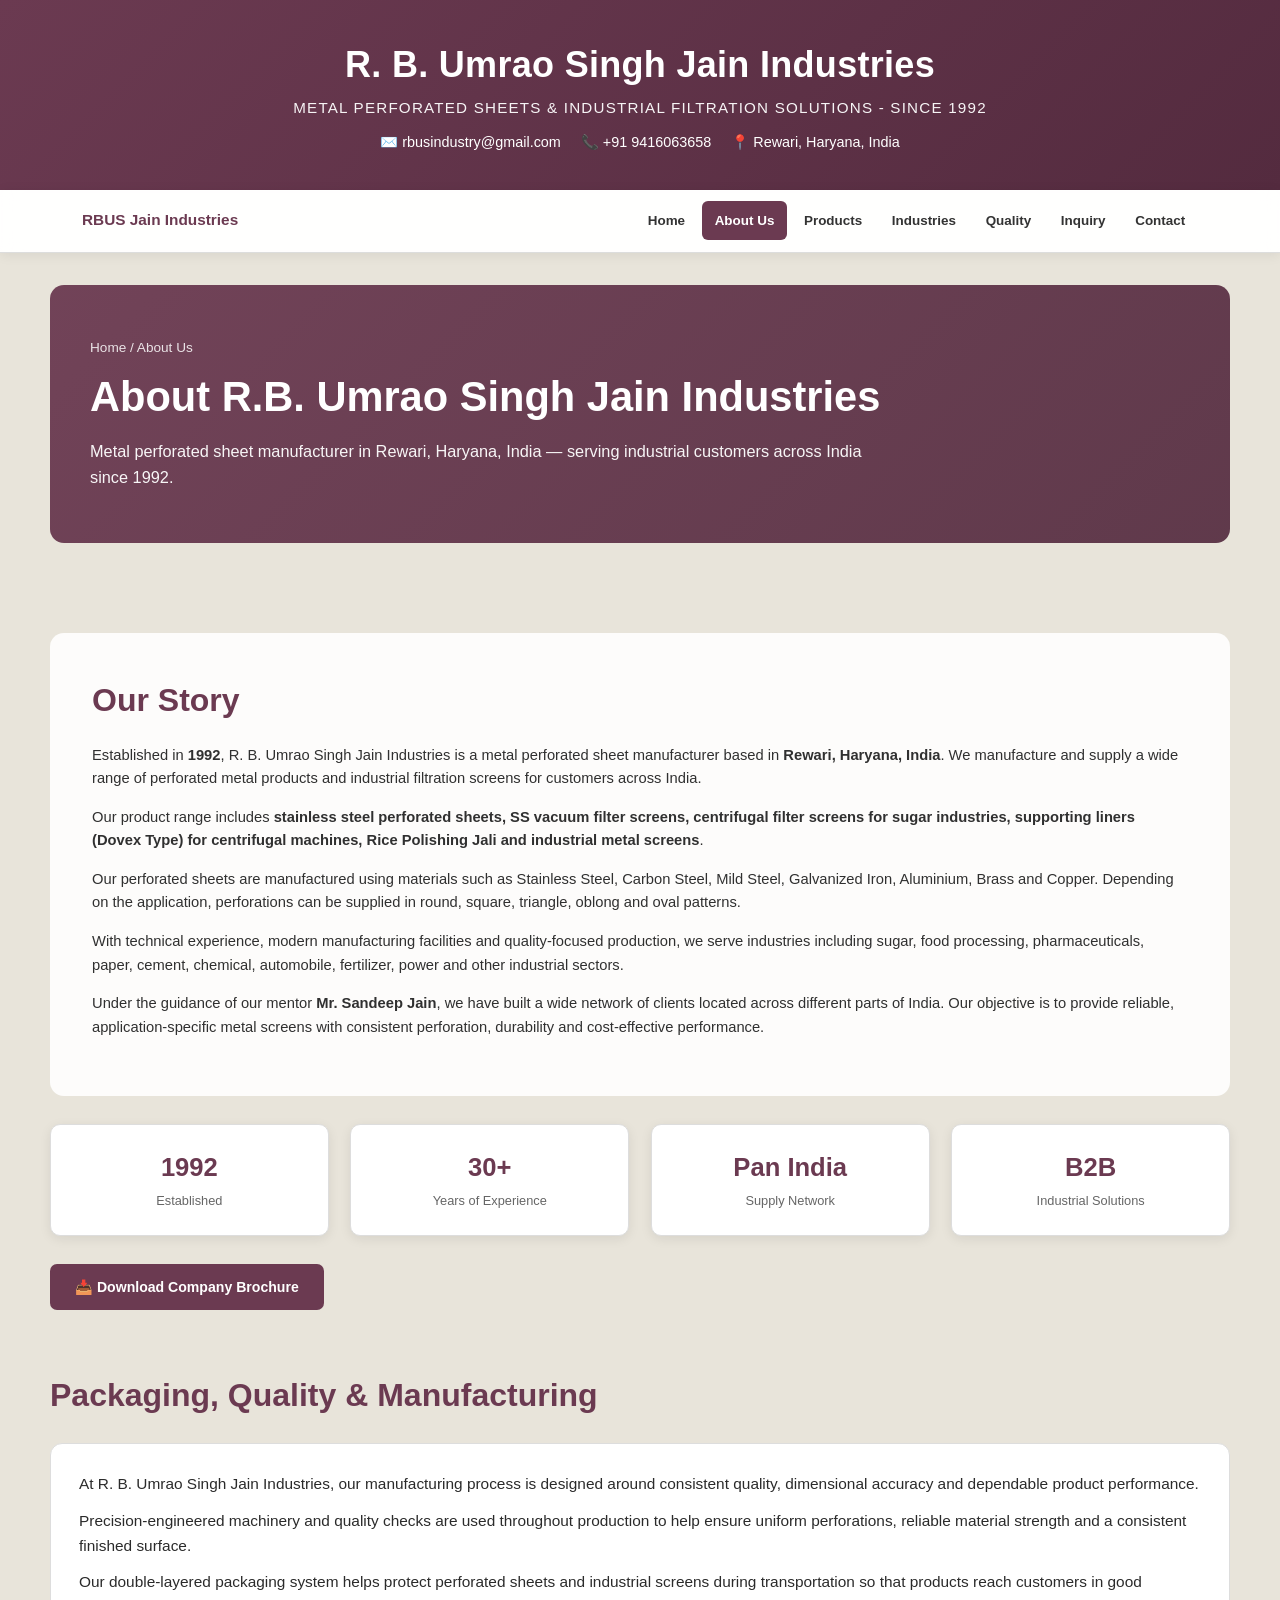
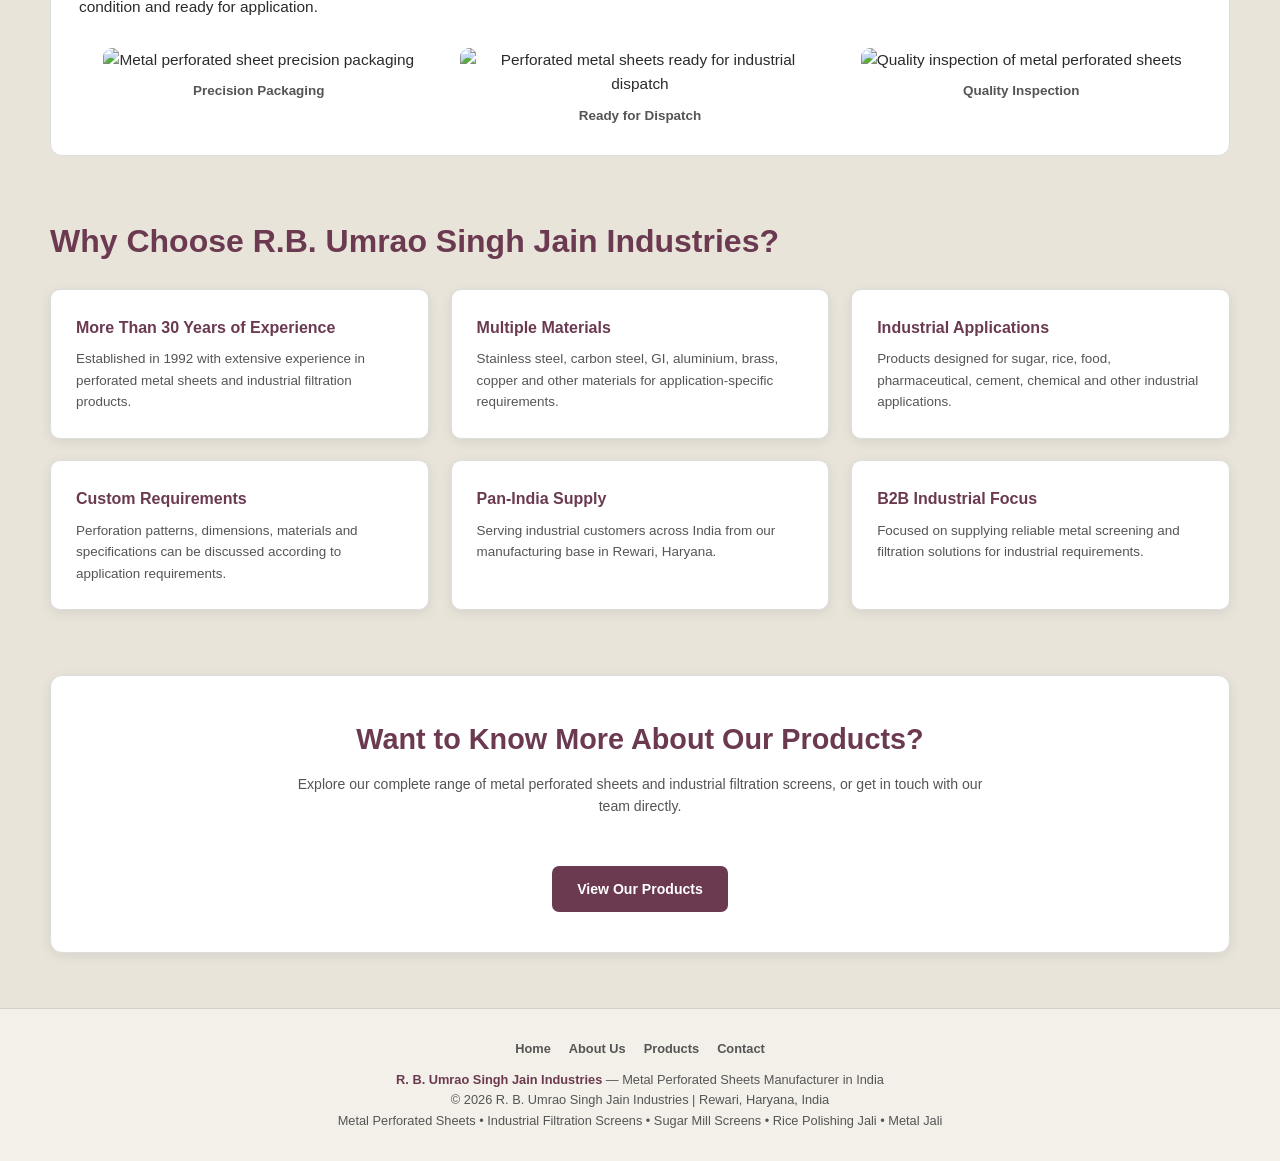
==== about.html @ 7dbfe8bb "Add files via upload" ====
<!DOCTYPE html>
<html lang="en-IN">
<head>

    <!-- =========================================================
         BASIC SEO
    ========================================================== -->

    <meta charset="UTF-8">

    <meta name="viewport"
          content="width=device-width, initial-scale=1.0">

    <title>
        About Us | Metal Perforated Sheet Manufacturer Since 1992 - R.B. Umrao Singh Jain Industries
    </title>

    <meta name="description"
          content="Learn about R.B. Umrao Singh Jain Industries, a metal perforated sheet manufacturer in Rewari, Haryana, India since 1992. Discover our manufacturing process, quality standards and packaging.">

    <meta name="keywords"
          content="R B Umrao Singh Jain Industries about us,
          Perforated sheet manufacturer in India,
          Perforated sheet manufacturer in Haryana,
          Perforated sheet manufacturer in Rewari,
          Metal Perforated Sheets company,
          Sandeep Jain perforated sheets,
          stainless steel perforated sheet manufacturer,
          industrial filtration screens manufacturer,
          B2B perforated metal screen manufacturer,
          Industrial metal screen exporter India">

    <meta name="robots"
          content="index, follow, max-image-preview:large, max-snippet:-1, max-video-preview:-1">

    <meta name="author"
          content="R. B. Umrao Singh Jain Industries">

    <meta name="publisher"
          content="R. B. Umrao Singh Jain Industries">

    <meta name="language"
          content="English">

    <meta name="geo.region"
          content="IN-HR">

    <meta name="geo.placename"
          content="Rewari, Haryana, India">


    <!-- =========================================================
         CANONICAL
    ========================================================== -->

    <link rel="canonical"
          href="https://rbusjainindustry.com/about.html">


    <!-- =========================================================
         OPEN GRAPH
    ========================================================== -->

    <meta property="og:type"
          content="website">

    <meta property="og:title"
          content="About Us | R.B. Umrao Singh Jain Industries">

    <meta property="og:description"
          content="A metal perforated sheet manufacturer in Rewari, Haryana, India since 1992. Learn about our manufacturing process, quality standards and packaging.">

    <meta property="og:url"
          content="https://rbusjainindustry.com/about.html">

    <meta property="og:site_name"
          content="R. B. Umrao Singh Jain Industries">

    <meta property="og:locale"
          content="en_IN">

    <meta property="og:image"
          content="https://rbusjainindustry.com/images/Round%20PS.png">


    <!-- =========================================================
         TWITTER / X
    ========================================================== -->

    <meta name="twitter:card"
          content="summary_large_image">

    <meta name="twitter:title"
          content="About Us | R.B. Umrao Singh Jain Industries">

    <meta name="twitter:description"
          content="A metal perforated sheet manufacturer in Rewari, Haryana, India since 1992.">

    <meta name="twitter:image"
          content="https://rbusjainindustry.com/images/Round%20PS.png">


    <!-- =========================================================
         PERFORMANCE
    ========================================================== -->

    <link rel="preconnect"
          href="https://fonts.googleapis.com">

    <link rel="preconnect"
          href="https://fonts.gstatic.com"
          crossorigin>

    <link rel="stylesheet" href="style.css">


    <!-- =========================================================
         STRUCTURED DATA - ORGANIZATION
    ========================================================== -->

    <script type="application/ld+json">
    {
        "@context": "https://schema.org",
        "@type": "ManufacturingBusiness",
        "@id": "https://rbusjainindustry.com/#business",
        "name": "R. B. Umrao Singh Jain Industries",
        "url": "https://rbusjainindustry.com/",
        "logo": "https://rbusjainindustry.com/images/Round%20PS.png",
        "description": "Manufacturer and supplier of metal perforated sheets, stainless steel perforated sheets, vacuum filter screens, centrifugal filter screens for sugar industries, Rice Polishing Jali, supporting liners and industrial filtration metal screens.",
        "telephone": "+91-9416063658",
        "email": "rbusindustry@gmail.com",
        "foundingDate": "1992",
        "founder": {
            "@type": "Person",
            "name": "Sandeep Jain"
        },
        "address": {
            "@type": "PostalAddress",
            "streetAddress": "Uttam Nagar, Delhi Road",
            "addressLocality": "Rewari",
            "addressRegion": "Haryana",
            "postalCode": "123401",
            "addressCountry": "IN"
        }
    }
    </script>


    <!-- =========================================================
         STRUCTURED DATA - BREADCRUMB
    ========================================================== -->

    <script type="application/ld+json">
    {
        "@context": "https://schema.org",
        "@type": "BreadcrumbList",
        "itemListElement": [
            {
                "@type": "ListItem",
                "position": 1,
                "name": "Home",
                "item": "https://rbusjainindustry.com/"
            },
            {
                "@type": "ListItem",
                "position": 2,
                "name": "About Us",
                "item": "https://rbusjainindustry.com/about.html"
            }
        ]
    }
    </script>

</head>


<body>

    <a href="#main-content" class="skip-link">
        Skip to main content
    </a>


    <!-- =========================================================
         HEADER
    ========================================================== -->

    <header class="site-header">

        <div class="header-inner">

            <h1>
                R. B. Umrao Singh Jain Industries
            </h1>

            <p class="tagline">
                METAL PERFORATED SHEETS &amp; INDUSTRIAL FILTRATION SOLUTIONS - SINCE 1992
            </p>

            <div class="header-contact">

                <a href="mailto:rbusindustry@gmail.com">
                    ✉️ rbusindustry@gmail.com
                </a>

                <a href="tel:+919416063658">
                    📞 +91 9416063658
                </a>

                <span>
                    📍 Rewari, Haryana, India
                </span>

            </div>

        </div>

    </header>


    <!-- =========================================================
         NAVIGATION
    ========================================================== -->

    <nav class="navbar"
         aria-label="Main Navigation">

        <div class="nav-container">

            <a href="index.html"
               class="nav-logo">
                RBUS Jain Industries
            </a>


            <button class="nav-toggle"
                    id="navToggle"
                    aria-label="Open navigation menu"
                    aria-expanded="false"
                    aria-controls="navMenu">

                <span></span>
                <span></span>
                <span></span>

            </button>


            <ul class="nav-menu"
                id="navMenu">

                <li>
                    <a href="index.html">
                        Home
                    </a>
                </li>

                <li>
                    <a href="about.html">
                        About Us
                    </a>
                </li>

                <li>
                    <a href="products.html">
                        Products
                    </a>
                </li>

                <li>
                    <a href="index.html#industries">
                        Industries
                    </a>
                </li>

                <li>
                    <a href="about.html#quality">
                        Quality
                    </a>
                </li>

                <li>
                    <a href="contact.html#inquiry">
                        Inquiry
                    </a>
                </li>

                <li>
                    <a href="contact.html#contact">
                        Contact
                    </a>
                </li>

            </ul>

        </div>

    </nav>


    <!-- =========================================================
         MAIN CONTENT
    ========================================================== -->

    <main id="main-content">

        <div class="container">


            <!-- =====================================================
                 PAGE BANNER
            ====================================================== -->

            <section class="page-banner"
                     aria-labelledby="page-title">

                <span class="breadcrumb">
                    <a href="index.html">Home</a> / About Us
                </span>

                <h2 id="page-title">
                    About R.B. Umrao Singh Jain Industries
                </h2>

                <p>
                    Metal perforated sheet manufacturer in Rewari,
                    Haryana, India — serving industrial customers
                    across India since 1992.
                </p>

            </section>


            <!-- =====================================================
                 ABOUT US
            ====================================================== -->

            <section id="about"
                     class="section"
                     aria-labelledby="about-title">

                <div class="about-section">

                    <div class="about-content">

                        <h2 id="about-title">
                            Our Story
                        </h2>

                        <p>
                            Established in <strong>1992</strong>,
                            R. B. Umrao Singh Jain Industries is a
                            metal perforated sheet manufacturer based in
                            <strong>Rewari, Haryana, India</strong>.
                            We manufacture and supply a wide range of
                            perforated metal products and industrial
                            filtration screens for customers across India.
                        </p>

                        <p>
                            Our product range includes
                            <strong>stainless steel perforated sheets,
                            SS vacuum filter screens,
                            centrifugal filter screens for sugar industries,
                            supporting liners (Dovex Type) for centrifugal
                            machines, Rice Polishing Jali and industrial
                            metal screens</strong>.
                        </p>

                        <p>
                            Our perforated sheets are manufactured using
                            materials such as Stainless Steel,
                            Carbon Steel, Mild Steel, Galvanized Iron,
                            Aluminium, Brass and Copper.
                            Depending on the application, perforations can
                            be supplied in round, square, triangle,
                            oblong and oval patterns.
                        </p>

                        <p>
                            With technical experience, modern manufacturing
                            facilities and quality-focused production,
                            we serve industries including sugar,
                            food processing, pharmaceuticals, paper,
                            cement, chemical, automobile, fertilizer,
                            power and other industrial sectors.
                        </p>

                        <p>
                            Under the guidance of our mentor
                            <strong>Mr. Sandeep Jain</strong>, we have
                            built a wide network of clients located
                            across different parts of India. Our
                            objective is to provide reliable,
                            application-specific metal screens with
                            consistent perforation, durability and
                            cost-effective performance.
                        </p>

                    </div>

                </div>


                <!-- Company Stats -->

                <div class="stats-grid">

                    <div class="stat-card">
                        <span class="stat-number">
                            1992
                        </span>

                        <span class="stat-label">
                            Established
                        </span>
                    </div>

                    <div class="stat-card">
                        <span class="stat-number">
                            30+
                        </span>

                        <span class="stat-label">
                            Years of Experience
                        </span>
                    </div>

                    <div class="stat-card">
                        <span class="stat-number">
                            Pan India
                        </span>

                        <span class="stat-label">
                            Supply Network
                        </span>
                    </div>

                    <div class="stat-card">
                        <span class="stat-number">
                            B2B
                        </span>

                        <span class="stat-label">
                            Industrial Solutions
                        </span>
                    </div>

                </div>


                <a class="btn-download"
                   href="Company_Brochure.pdf"
                   download="R_B_Umrao_Singh_Jain_Industries_Brochure.pdf">

                    📥 Download Company Brochure

                </a>

            </section>


            <!-- =====================================================
                 QUALITY & PACKAGING
            ====================================================== -->

            <section id="quality"
                     class="section"
                     aria-labelledby="quality-title">

                <div class="section-heading">

                    <h2 id="quality-title">
                        Packaging, Quality &amp; Manufacturing
                    </h2>

                </div>


                <div class="packaging-content">

                    <p>
                        At R. B. Umrao Singh Jain Industries, our
                        manufacturing process is designed around
                        consistent quality, dimensional accuracy and
                        dependable product performance.
                    </p>

                    <p style="margin-top:12px;">
                        Precision-engineered machinery and quality checks
                        are used throughout production to help ensure
                        uniform perforations, reliable material strength
                        and a consistent finished surface.
                    </p>

                    <p style="margin-top:12px;">
                        Our double-layered packaging system helps protect
                        perforated sheets and industrial screens during
                        transportation so that products reach customers
                        in good condition and ready for application.
                    </p>


                    <div class="packaging-grid">

                        <figure>

                            <img src="images/Packing1.JPG"
                                 alt="Metal perforated sheet precision packaging"
                                 loading="lazy"
                                 width="600"
                                 height="400">

                            <figcaption>
                                Precision Packaging
                            </figcaption>

                        </figure>


                        <figure>

                            <img src="images/Packing2.jpg"
                                 alt="Perforated metal sheets ready for industrial dispatch"
                                 loading="lazy"
                                 width="600"
                                 height="400">

                            <figcaption>
                                Ready for Dispatch
                            </figcaption>

                        </figure>


                        <figure>

                            <img src="images/Packing3.JPG"
                                 alt="Quality inspection of metal perforated sheets"
                                 loading="lazy"
                                 width="600"
                                 height="400">

                            <figcaption>
                                Quality Inspection
                            </figcaption>

                        </figure>

                    </div>

                </div>

            </section>


            <!-- =====================================================
                 WHY US
            ====================================================== -->

            <section class="section"
                     aria-labelledby="why-title">

                <div class="section-heading">

                    <h2 id="why-title">
                        Why Choose R.B. Umrao Singh Jain Industries?
                    </h2>

                </div>


                <div class="why-grid">

                    <article class="why-card">

                        <h3>
                            More Than 30 Years of Experience
                        </h3>

                        <p>
                            Established in 1992 with extensive experience
                            in perforated metal sheets and industrial
                            filtration products.
                        </p>

                    </article>


                    <article class="why-card">

                        <h3>
                            Multiple Materials
                        </h3>

                        <p>
                            Stainless steel, carbon steel, GI, aluminium,
                            brass, copper and other materials for
                            application-specific requirements.
                        </p>

                    </article>


                    <article class="why-card">

                        <h3>
                            Industrial Applications
                        </h3>

                        <p>
                            Products designed for sugar, rice, food,
                            pharmaceutical, cement, chemical and other
                            industrial applications.
                        </p>

                    </article>


                    <article class="why-card">

                        <h3>
                            Custom Requirements
                        </h3>

                        <p>
                            Perforation patterns, dimensions, materials
                            and specifications can be discussed according
                            to application requirements.
                        </p>

                    </article>


                    <article class="why-card">

                        <h3>
                            Pan-India Supply
                        </h3>

                        <p>
                            Serving industrial customers across India
                            from our manufacturing base in Rewari,
                            Haryana.
                        </p>

                    </article>


                    <article class="why-card">

                        <h3>
                            B2B Industrial Focus
                        </h3>

                        <p>
                            Focused on supplying reliable metal screening
                            and filtration solutions for industrial
                            requirements.
                        </p>

                    </article>

                </div>

            </section>


            <!-- =====================================================
                 FINAL CTA
            ====================================================== -->

            <section class="cta"
                     aria-labelledby="cta-title">

                <h2 id="cta-title">
                    Want to Know More About Our Products?
                </h2>

                <p>
                    Explore our complete range of metal perforated
                    sheets and industrial filtration screens, or get
                    in touch with our team directly.
                </p>

                <a href="products.html"
                   class="btn-download">

                    View Our Products

                </a>

            </section>

        </div>

    </main>


    <!-- =========================================================
         FOOTER
    ========================================================== -->

    <footer>

        <div class="footer-links">
            <a href="index.html">Home</a>
            <a href="about.html">About Us</a>
            <a href="products.html">Products</a>
            <a href="contact.html">Contact</a>
        </div>

        <p>
            <strong>
                R. B. Umrao Singh Jain Industries
            </strong>
            — Metal Perforated Sheets Manufacturer in India
        </p>

        <p>
            © <span id="currentYear">2026</span>
            R. B. Umrao Singh Jain Industries |
            Rewari, Haryana, India
        </p>

        <p>
            Metal Perforated Sheets • Industrial Filtration Screens •
            Sugar Mill Screens • Rice Polishing Jali • Metal Jali
        </p>

    </footer>


    <!-- =========================================================
         JAVASCRIPT
    ========================================================== -->

    <script src="script.js"></script>

</body>
</html>
---- style.css ----
/* =====================================================
           RESET
        ====================================================== */

        *,
        *::before,
        *::after {
            box-sizing: border-box;
            margin: 0;
            padding: 0;
        }


        /* =====================================================
           ROOT
        ====================================================== */

        :root {
            --burgundy: #6b3a51;
            --burgundy-dark: #542b3f;
            --burgundy-light: #805269;

            --cream: #e8e4da;
            --white: #ffffff;
            --black: #161616;
            --text: #2b2b2b;
            --muted: #666666;

            --border: #dddddd;

            --shadow-small: 0 3px 12px rgba(0,0,0,0.08);
            --shadow-medium: 0 8px 25px rgba(0,0,0,0.12);

            --container: 1180px;
        }


        /* =====================================================
           HTML / BODY
        ====================================================== */

        html {
            scroll-behavior: smooth;
            scroll-padding-top: 85px;
        }

        body {
            font-family:
                "Segoe UI",
                Arial,
                Helvetica,
                sans-serif;

            background: var(--cream);
            color: var(--text);

            line-height: 1.7;

            overflow-x: hidden;
        }

        img {
            max-width: 100%;
        }

        a {
            color: inherit;
        }

        button,
        input,
        textarea {
            font: inherit;
        }


        /* =====================================================
           ACCESSIBILITY
        ====================================================== */

        .skip-link {
            position: fixed;
            left: 15px;
            top: -100px;

            background: var(--burgundy);
            color: white;

            padding: 10px 18px;

            border-radius: 0 0 6px 6px;

            z-index: 9999;

            text-decoration: none;
        }

        .skip-link:focus {
            top: 0;
        }


        /* =====================================================
           HEADER
        ====================================================== */

        .site-header {
            background:
                linear-gradient(
                    135deg,
                    var(--burgundy),
                    var(--burgundy-dark)
                );

            color: white;

            padding: 62px 20px 50px;

            text-align: center;
        }

        .header-inner {
            max-width: var(--container);
            margin: auto;
        }

        .site-header h1 {
            font-size: clamp(1.65rem, 4vw, 2.8rem);

            line-height: 1.2;

            font-weight: 800;

            letter-spacing: 0.3px;

            margin-bottom: 14px;
        }

        .site-header .tagline {
            font-size: clamp(0.85rem, 2vw, 1.05rem);

            letter-spacing: 1.5px;

            opacity: 0.95;

            margin-bottom: 12px;
        }

        .header-contact {
            display: flex;

            justify-content: center;

            align-items: center;

            flex-wrap: wrap;

            gap: 8px 22px;

            font-size: 0.95rem;
        }

        .header-contact a {
            text-decoration: none;
        }

        .header-contact a:hover {
            text-decoration: underline;
        }


        /* =====================================================
           NAVIGATION
        ====================================================== */

        .navbar {
            position: sticky;
            top: 0;

            z-index: 1000;

            background: rgba(255,255,255,0.97);

            border-bottom: 1px solid var(--border);

            box-shadow: 0 2px 12px rgba(0,0,0,0.07);

            backdrop-filter: blur(10px);
        }

        .nav-container {
            max-width: var(--container);

            margin: auto;

            min-height: 64px;

            display: flex;

            align-items: center;

            justify-content: space-between;

            padding: 0 20px;
        }

        .nav-logo {
            color: var(--burgundy);

            font-size: 1rem;

            font-weight: 800;

            text-decoration: none;

            white-space: nowrap;
        }

        .nav-menu {
            display: flex;

            align-items: center;

            gap: 4px;

            list-style: none;
        }

        .nav-menu a {
            display: block;

            padding: 9px 13px;

            color: #333;

            text-decoration: none;

            font-size: 0.91rem;

            font-weight: 600;

            border-radius: 6px;

            transition:
                background 0.2s ease,
                color 0.2s ease;
        }

        .nav-menu a:hover,
        .nav-menu a.active {
            color: white;

            background: var(--burgundy);
        }

        .nav-toggle {
            display: none;

            width: 42px;
            height: 40px;

            border: none;

            background: transparent;

            cursor: pointer;

            flex-direction: column;

            align-items: center;

            justify-content: center;

            gap: 5px;
        }

        .nav-toggle span {
            display: block;

            width: 25px;
            height: 2px;

            background: var(--burgundy);

            transition: 0.25s ease;
        }


        /* =====================================================
           CONTAINER
        ====================================================== */

        .container {
            width: min(
                calc(100% - 32px),
                var(--container)
            );

            margin: 0 auto;
        }


        /* =====================================================
           HERO
        ====================================================== */

        .hero {
            margin-top: 32px;

            padding: 55px 40px;

            border-radius: 14px;

            background:
                linear-gradient(
                    135deg,
                    rgba(107,58,81,0.95),
                    rgba(84,43,63,0.92)
                );

            color: white;

            position: relative;

            overflow: hidden;
        }

        .hero::after {
            content: "";

            position: absolute;

            width: 320px;
            height: 320px;

            border: 40px solid rgba(255,255,255,0.06);

            border-radius: 50%;

            right: -90px;
            top: -100px;
        }

        .hero-content {
            position: relative;

            z-index: 2;

            max-width: 850px;
        }

        .hero h2 {
            font-size: clamp(1.8rem, 4vw, 3rem);

            line-height: 1.2;

            margin-bottom: 18px;
        }

        .hero p {
            font-size: 1.05rem;

            max-width: 820px;

            opacity: 0.95;

            margin-bottom: 25px;
        }

        .hero-buttons {
            display: flex;

            gap: 12px;

            flex-wrap: wrap;
        }

        .hero-btn {
            display: inline-block;

            padding: 12px 22px;

            border-radius: 7px;

            text-decoration: none;

            font-weight: 700;

            transition: 0.2s ease;
        }

        .hero-btn.primary {
            background: white;

            color: var(--burgundy);
        }

        .hero-btn.secondary {
            border: 1px solid rgba(255,255,255,0.7);

            color: white;
        }

        .hero-btn:hover {
            transform: translateY(-2px);
        }


        /* =====================================================
           SECTIONS
        ====================================================== */

        section {
            scroll-margin-top: 85px;
        }

        .section {
            padding: 55px 0 10px;
        }

        .section-heading {
            margin-bottom: 25px;
        }

        .section-heading h2 {
            color: var(--burgundy);

            font-size: clamp(1.55rem, 3vw, 2.1rem);

            line-height: 1.25;

            margin-bottom: 8px;
        }

        .section-heading p {
            color: var(--muted);

            max-width: 850px;
        }


        /* =====================================================
           ABOUT
        ====================================================== */

        .about-section {
            position: relative;

            margin-top: 35px;

            border-radius: 14px;

            overflow: hidden;

            background-image: url("about_bg.JPG");

            background-size: cover;

            background-position: center;
        }

        .about-section::before {
            content: "";

            position: absolute;

            inset: 0;

            background: rgba(255,255,255,0.9);
        }

        .about-content {
            position: relative;

            z-index: 2;

            padding: 42px;
        }

        .about-content h2 {
            color: var(--burgundy);

            font-size: 2rem;

            margin-bottom: 18px;
        }

        .about-content p {
            color: #303030;

            margin-bottom: 15px;
        }


        /* =====================================================
           STATS
        ====================================================== */

        .stats-grid {
            display: grid;

            grid-template-columns:
                repeat(4, 1fr);

            gap: 16px;

            margin-top: 25px;
        }

        .stat-card {
            background: white;

            padding: 22px;

            text-align: center;

            border-radius: 10px;

            border: 1px solid var(--border);

            box-shadow: var(--shadow-small);
        }

        .stat-number {
            display: block;

            color: var(--burgundy);

            font-size: 1.7rem;

            font-weight: 800;
        }

        .stat-label {
            font-size: 0.9rem;

            color: var(--muted);
        }


        /* =====================================================
           BUTTON
        ====================================================== */

        .btn-download {
            display: inline-block;

            margin-top: 28px;

            background: var(--burgundy);

            color: white;

            padding: 12px 25px;

            border-radius: 7px;

            font-weight: 700;

            text-decoration: none;

            transition: 0.2s ease;
        }

        .btn-download:hover {
            background: var(--burgundy-dark);

            transform: translateY(-2px);
        }


        /* =====================================================
           PRODUCTS
        ====================================================== */

        .product-grid {
            display: grid;

            grid-template-columns:
                repeat(4, 1fr);

            gap: 22px;

            margin-top: 25px;
        }

        .product-card {
            background: white;

            border: 1px solid var(--border);

            border-radius: 12px;

            overflow: hidden;

            box-shadow: var(--shadow-small);

            transition:
                transform 0.25s ease,
                box-shadow 0.25s ease;
        }

        .product-card:hover {
            transform: translateY(-5px);

            box-shadow: var(--shadow-medium);
        }

        .product-card img {
            width: 100%;

            height: 215px;

            object-fit: cover;

            display: block;
        }

        .product-info {
            padding: 18px;
        }

        .product-title {
            color: var(--burgundy);

            font-size: 1.05rem;

            font-weight: 800;

            line-height: 1.4;

            margin-bottom: 10px;
        }

        .product-desc {
            font-size: 0.91rem;

            color: #444;

            line-height: 1.65;
        }

        .product-desc strong {
            color: #222;
        }


        /* =====================================================
           PRODUCT SEO LIST
        ====================================================== */

        .material-section {
            margin-top: 28px;

            padding: 28px;

            background: white;

            border-radius: 12px;

            border: 1px solid var(--border);
        }

        .material-section h3 {
            color: var(--burgundy);

            margin-bottom: 14px;
        }

        .material-list {
            display: grid;

            grid-template-columns:
                repeat(2, 1fr);

            gap: 9px 30px;

            padding-left: 20px;
        }


        /* =====================================================
           APPLICATIONS
        ====================================================== */

        .applications-grid {
            display: grid;

            grid-template-columns:
                1.5fr 1fr;

            gap: 35px;

            align-items: start;
        }

        .applications-grid p {
            margin-bottom: 12px;
        }

        .applications-grid ul {
            padding-left: 22px;
        }

        .applications-grid li {
            margin-bottom: 7px;

            font-size: 0.96rem;
        }

        .applications-grid img {
            width: 100%;

            border-radius: 12px;

            box-shadow: var(--shadow-medium);
        }


        /* =====================================================
           INDUSTRY GRID
        ====================================================== */

        .industry-grid {
            display: grid;

            grid-template-columns:
                repeat(3, 1fr);

            gap: 16px;

            margin-top: 28px;
        }

        .industry-card {
            background: white;

            padding: 20px;

            border-left: 4px solid var(--burgundy);

            border-radius: 8px;

            box-shadow: var(--shadow-small);
        }

        .industry-card h3 {
            color: var(--burgundy);

            font-size: 1rem;

            margin-bottom: 5px;
        }

        .industry-card p {
            color: #555;

            font-size: 0.9rem;
        }


        /* =====================================================
           PACKAGING
        ====================================================== */

        .packaging-content {
            background: white;

            padding: 28px;

            border-radius: 12px;

            border: 1px solid var(--border);
        }

        .packaging-grid {
            display: grid;

            grid-template-columns:
                repeat(3, 1fr);

            gap: 20px;

            margin-top: 25px;
        }

        .packaging-grid figure {
            margin: 0;

            text-align: center;
        }

        .packaging-grid img {
            width: 100%;

            height: 220px;

            object-fit: cover;

            border-radius: 9px;
        }

        .packaging-grid figcaption {
            margin-top: 8px;

            color: #555;

            font-size: 0.9rem;

            font-weight: 600;
        }


        /* =====================================================
           WHY US
        ====================================================== */

        .why-grid {
            display: grid;

            grid-template-columns:
                repeat(3, 1fr);

            gap: 20px;

            margin-top: 25px;
        }

        .why-card {
            background: white;

            padding: 25px;

            border-radius: 10px;

            border: 1px solid var(--border);

            box-shadow: var(--shadow-small);
        }

        .why-card h3 {
            color: var(--burgundy);

            margin-bottom: 8px;

            font-size: 1.05rem;
        }

        .why-card p {
            color: #555;

            font-size: 0.92rem;
        }


        /* =====================================================
           INQUIRY
        ====================================================== */

        .form-wrapper {
            height: 700px;

            overflow: hidden;

            border: 1px solid #ccc;

            border-radius: 10px;

            background: white;

            box-shadow: var(--shadow-small);
        }

        .form-wrapper iframe {
            width: 100%;

            height: 100%;

            border: none;

            display: block;
        }


        /* =====================================================
           CONTACT
        ====================================================== */

        .contact-box {
            margin-top: 25px;

            background:
                linear-gradient(
                    135deg,
                    var(--burgundy),
                    var(--burgundy-dark)
                );

            color: white;

            padding: 30px;

            border-radius: 12px;

            display: grid;

            grid-template-columns:
                repeat(3, 1fr);

            gap: 20px;
        }

        .contact-item strong {
            display: block;

            margin-bottom: 4px;

            font-size: 0.88rem;

            opacity: 0.8;
        }

        .contact-item a {
            text-decoration: none;
        }

        .contact-item a:hover {
            text-decoration: underline;
        }


        /* =====================================================
           CTA
        ====================================================== */

        .cta {
            margin: 55px 0 20px;

            padding: 40px;

            text-align: center;

            border-radius: 12px;

            background: white;

            border: 1px solid var(--border);

            box-shadow: var(--shadow-small);
        }

        .cta h2 {
            color: var(--burgundy);

            margin-bottom: 10px;
        }

        .cta p {
            max-width: 700px;

            margin: 0 auto 20px;

            color: #555;
        }


        /* =====================================================
           FOOTER
        ====================================================== */

        footer {
            margin-top: 55px;

            padding: 30px 20px;

            text-align: center;

            background: #f3f0e9;

            color: #555;

            font-size: 0.88rem;

            border-top: 1px solid #d5d1c8;
        }

        footer strong {
            color: var(--burgundy);
        }


        /* =====================================================
           RESPONSIVE - TABLET
        ====================================================== */

        @media (max-width: 1000px) {

            .product-grid {
                grid-template-columns:
                    repeat(2, 1fr);
            }

            .stats-grid {
                grid-template-columns:
                    repeat(2, 1fr);
            }

            .industry-grid {
                grid-template-columns:
                    repeat(2, 1fr);
            }

            .why-grid {
                grid-template-columns:
                    repeat(2, 1fr);
            }

            .contact-box {
                grid-template-columns:
                    1fr 1fr;
            }

        }


        /* =====================================================
           RESPONSIVE - MOBILE NAV
        ====================================================== */

        @media (max-width: 780px) {

            .nav-container {
                min-height: 58px;
            }

            .nav-toggle {
                display: flex;
            }

            .nav-menu {
                position: absolute;

                top: 58px;

                left: 0;

                width: 100%;

                background: white;

                border-top: 1px solid var(--border);

                box-shadow: 0 8px 18px rgba(0,0,0,0.10);

                flex-direction: column;

                align-items: stretch;

                gap: 0;

                padding: 8px 15px;

                display: none;
            }

            .nav-menu.open {
                display: flex;
            }

            .nav-menu a {
                padding: 12px 14px;

                border-bottom: 1px solid #eeeeee;

                border-radius: 0;
            }

            .nav-menu a:last-child {
                border-bottom: none;
            }

            .nav-toggle.active span:nth-child(1) {
                transform:
                    translateY(7px)
                    rotate(45deg);
            }

            .nav-toggle.active span:nth-child(2) {
                opacity: 0;
            }

            .nav-toggle.active span:nth-child(3) {
                transform:
                    translateY(-7px)
                    rotate(-45deg);
            }

            .hero {
                padding: 38px 25px;
            }

            .applications-grid {
                grid-template-columns: 1fr;
            }

            .applications-grid img {
                order: -1;
            }

            .packaging-grid {
                grid-template-columns: 1fr;
            }

        }


        /* =====================================================
           RESPONSIVE - SMALL MOBILE
        ====================================================== */

        @media (max-width: 600px) {

            .site-header {
                padding: 42px 16px 35px;
            }

            .header-contact {
                flex-direction: column;

                gap: 5px;
            }

            .container {
                width:
                    calc(100% - 24px);
            }

            .hero {
                margin-top: 20px;

                padding: 32px 20px;
            }

            .hero h2 {
                font-size: 1.75rem;
            }

            .hero p {
                font-size: 0.94rem;
            }

            .hero-buttons {
                flex-direction: column;

                align-items: stretch;
            }

            .hero-btn {
                text-align: center;
            }

            .section {
                padding-top: 40px;
            }

            .about-content {
                padding: 27px 20px;
            }

            .about-content h2 {
                font-size: 1.55rem;
            }

            .stats-grid,
            .product-grid,
            .industry-grid,
            .why-grid,
            .contact-box {
                grid-template-columns: 1fr;
            }

            .material-list {
                grid-template-columns: 1fr;
            }

            .product-card img {
                height: auto;
                aspect-ratio: 4 / 3;
            }

            .form-wrapper {
                height: 650px;
            }

            .cta {
                padding: 30px 20px;
            }

        }



        /* =====================================================
           FLUID / RESPONSIVE SIZING
           Keeps the existing design and colors, but makes
           spacing, typography and component sizes scale smoothly.
        ====================================================== */

        :root {
            --container: 1180px;
            --page-gutter: clamp(12px, 2.5vw, 32px);
            --section-space: clamp(32px, 5vw, 55px);
            --card-padding: clamp(16px, 2.2vw, 25px);
        }

        body {
            font-size: clamp(0.88rem, 0.18vw + 0.82rem, 1rem);
            line-height: 1.6;
        }

        .site-header {
            padding:
                clamp(28px, 4vw, 44px)
                var(--page-gutter)
                clamp(22px, 3vw, 36px);
        }

        .site-header h1 {
            font-size: clamp(1.3rem, 3vw, 2.25rem);
            line-height: 1.15;
            margin-bottom: clamp(8px, 1.2vw, 12px);
        }

        .site-header .tagline {
            font-size: clamp(0.68rem, 1.35vw, 0.95rem);
            line-height: 1.4;
            letter-spacing: clamp(0.4px, 0.12vw, 1.2px);
            margin-bottom: clamp(8px, 1vw, 12px);
        }

        .header-contact {
            gap: clamp(4px, 0.7vw, 8px) clamp(10px, 1.8vw, 20px);
            font-size: clamp(0.72rem, 1.2vw, 0.9rem);
        }

        .nav-container {
            min-height: clamp(50px, 5vw, 62px);
            padding: 0 var(--page-gutter);
        }

        .nav-logo {
            font-size: clamp(0.78rem, 1.2vw, 0.98rem);
        }

        .nav-menu {
            gap: clamp(1px, 0.35vw, 4px);
        }

        .nav-menu a {
            padding: clamp(7px, 0.8vw, 9px) clamp(8px, 1vw, 13px);
            font-size: clamp(0.72rem, 1.05vw, 0.9rem);
        }

        .container {
            width: min(
                calc(100% - clamp(20px, 4vw, 64px)),
                var(--container)
            );
        }

        .hero {
            margin-top: clamp(18px, 2.5vw, 32px);
            padding:
                clamp(30px, 4.5vw, 52px)
                clamp(20px, 4vw, 40px);
            border-radius: clamp(10px, 1.1vw, 14px);
        }

        .hero::after {
            width: clamp(180px, 25vw, 320px);
            height: clamp(180px, 25vw, 320px);
            border-width: clamp(20px, 3vw, 40px);
            right: clamp(-90px, -7vw, -45px);
            top: clamp(-100px, -8vw, -45px);
        }

        .hero h2 {
            font-size: clamp(1.45rem, 3.4vw, 2.8rem);
            margin-bottom: clamp(12px, 1.5vw, 18px);
        }

        .hero p {
            font-size: clamp(0.86rem, 1.35vw, 1.02rem);
            margin-bottom: clamp(18px, 2vw, 25px);
        }

        .hero-buttons {
            gap: clamp(8px, 1vw, 12px);
        }

        .hero-btn {
            padding:
                clamp(9px, 1vw, 12px)
                clamp(15px, 1.8vw, 22px);
            font-size: clamp(0.8rem, 1.1vw, 0.95rem);
        }

        section {
            scroll-margin-top: clamp(60px, 7vw, 85px);
        }

        .section {
            padding: var(--section-space) 0 clamp(6px, 1vw, 10px);
        }

        .section-heading {
            margin-bottom: clamp(18px, 2.2vw, 25px);
        }

        .section-heading h2 {
            font-size: clamp(1.25rem, 2.5vw, 2.05rem);
        }

        .section-heading p {
            font-size: clamp(0.84rem, 1.15vw, 0.98rem);
        }

        .about-section {
            margin-top: clamp(20px, 3vw, 35px);
            border-radius: clamp(10px, 1.1vw, 14px);
        }

        .about-content {
            padding: clamp(22px, 3.5vw, 42px);
        }

        .about-content h2 {
            font-size: clamp(1.3rem, 2.5vw, 2rem);
            margin-bottom: clamp(12px, 1.5vw, 18px);
        }

        .about-content p {
            font-size: clamp(0.84rem, 1.15vw, 0.98rem);
            margin-bottom: clamp(10px, 1.2vw, 15px);
        }

        .stats-grid,
        .product-grid,
        .industry-grid,
        .packaging-grid,
        .why-grid {
            gap: clamp(10px, 1.7vw, 22px);
            margin-top: clamp(18px, 2.2vw, 28px);
        }

        .stat-card {
            padding: clamp(14px, 1.8vw, 22px);
            border-radius: clamp(8px, 0.9vw, 10px);
        }

        .stat-number {
            font-size: clamp(1.25rem, 2vw, 1.7rem);
        }

        .stat-label {
            font-size: clamp(0.75rem, 1vw, 0.9rem);
        }

        .btn-download {
            margin-top: clamp(18px, 2.2vw, 28px);
            padding:
                clamp(9px, 1vw, 12px)
                clamp(16px, 2vw, 25px);
            font-size: clamp(0.8rem, 1.1vw, 0.95rem);
        }

        .product-card {
            border-radius: clamp(9px, 1vw, 12px);
        }

        .product-card img {
            height: auto;
            aspect-ratio: 3 / 2;
            object-fit: cover;
        }

        .product-info {
            padding: clamp(14px, 1.6vw, 18px);
        }

        .product-title {
            font-size: clamp(0.9rem, 1.3vw, 1.05rem);
            margin-bottom: clamp(7px, 0.9vw, 10px);
        }

        .product-desc {
            font-size: clamp(0.78rem, 1.05vw, 0.91rem);
            line-height: 1.55;
        }

        .material-section,
        .packaging-content {
            margin-top: clamp(18px, 2.4vw, 28px);
            padding: clamp(18px, 2.5vw, 28px);
            border-radius: clamp(9px, 1vw, 12px);
        }

        .material-section h3 {
            font-size: clamp(1rem, 1.4vw, 1.2rem);
        }

        .material-list {
            gap: clamp(7px, 0.8vw, 9px) clamp(18px, 2.5vw, 30px);
            padding-left: clamp(16px, 1.7vw, 20px);
            font-size: clamp(0.8rem, 1.1vw, 0.95rem);
        }

        .applications-grid {
            gap: clamp(20px, 3vw, 35px);
        }

        .applications-grid p,
        .applications-grid li {
            font-size: clamp(0.82rem, 1.12vw, 0.96rem);
        }

        .applications-grid ul {
            padding-left: clamp(18px, 2vw, 22px);
        }

        .applications-grid li {
            margin-bottom: clamp(5px, 0.7vw, 7px);
        }

        .industry-card {
            padding: clamp(15px, 1.8vw, 20px);
        }

        .industry-card h3 {
            font-size: clamp(0.88rem, 1.2vw, 1rem);
        }

        .industry-card p {
            font-size: clamp(0.78rem, 1.05vw, 0.9rem);
        }

        .packaging-grid img {
            height: auto;
            aspect-ratio: 3 / 2;
        }

        .packaging-grid figcaption {
            font-size: clamp(0.78rem, 1.05vw, 0.9rem);
        }

        .why-card {
            padding: clamp(17px, 2vw, 25px);
        }

        .why-card h3 {
            font-size: clamp(0.9rem, 1.25vw, 1.05rem);
        }

        .why-card p {
            font-size: clamp(0.8rem, 1.05vw, 0.92rem);
        }

        .form-wrapper {
            height: clamp(520px, 58vw, 700px);
        }

        .contact-box {
            padding: clamp(20px, 2.5vw, 30px);
            gap: clamp(14px, 2vw, 20px);
        }

        .contact-item {
            font-size: clamp(0.8rem, 1.1vw, 0.95rem);
        }

        .contact-item strong {
            font-size: clamp(0.75rem, 1vw, 0.88rem);
        }

        .cta {
            margin: clamp(35px, 5vw, 55px) 0 clamp(14px, 2vw, 20px);
            padding: clamp(24px, 3.5vw, 40px);
        }

        .cta h2 {
            font-size: clamp(1.2rem, 2.3vw, 1.8rem);
        }

        .cta p {
            font-size: clamp(0.82rem, 1.1vw, 0.95rem);
        }

        footer {
            margin-top: clamp(35px, 5vw, 55px);
            padding: clamp(22px, 2.5vw, 30px) var(--page-gutter);
            font-size: clamp(0.72rem, 1vw, 0.88rem);
        }

        /* Intermediate widths: prevent desktop grids from feeling oversized. */
        @media (max-width: 900px) {
            .product-grid,
            .stats-grid,
            .industry-grid,
            .why-grid {
                grid-template-columns: repeat(2, minmax(0, 1fr));
            }

            .packaging-grid {
                grid-template-columns: repeat(2, minmax(0, 1fr));
            }

            .contact-box {
                grid-template-columns: repeat(2, minmax(0, 1fr));
            }
        }

        @media (max-width: 680px) {
            .site-header {
                padding:
                    clamp(22px, 6vw, 30px)
                    14px
                    clamp(18px, 5vw, 25px);
            }

            .header-contact {
                flex-direction: column;
                gap: 3px;
            }

            .nav-container {
                min-height: 52px;
            }

            .nav-menu {
                top: 52px;
            }

            .container {
                width: calc(100% - 20px);
            }

            .hero {
                padding: clamp(24px, 7vw, 32px) clamp(16px, 5vw, 22px);
            }

            .hero-buttons {
                flex-direction: column;
                align-items: stretch;
            }

            .hero-btn {
                text-align: center;
                width: 100%;
            }

            .applications-grid,
            .packaging-grid,
            .stats-grid,
            .product-grid,
            .industry-grid,
            .why-grid,
            .contact-box {
                grid-template-columns: 1fr;
            }

            .material-list {
                grid-template-columns: 1fr;
            }

            .about-content {
                padding: clamp(20px, 6vw, 28px) clamp(16px, 5vw, 22px);
            }

            .form-wrapper {
                height: 620px;
            }
        }

        @media (max-width: 420px) {
            .site-header h1 {
                font-size: clamp(1.15rem, 7vw, 1.45rem);
            }

            .site-header .tagline {
                font-size: 0.64rem;
                letter-spacing: 0.25px;
            }

            .header-contact {
                font-size: 0.7rem;
            }

            .nav-logo {
                font-size: 0.75rem;
            }

            .nav-toggle {
                width: 38px;
                height: 36px;
            }

            .nav-toggle span {
                width: 22px;
            }

            .hero h2 {
                font-size: clamp(1.3rem, 7vw, 1.6rem);
            }

            .section-heading h2 {
                font-size: clamp(1.18rem, 6vw, 1.45rem);
            }

            .product-card img,
            .packaging-grid img {
                aspect-ratio: 4 / 3;
            }

            .form-wrapper {
                height: 590px;
            }
        }

        /* =====================================================
           REDUCED MOTION
        ====================================================== */

        @media (prefers-reduced-motion: reduce) {

            html {
                scroll-behavior: auto;
            }

            *,
            *::before,
            *::after {
                transition: none !important;
            }

        }



/* =====================================================
   PAGE BANNER (About / Products / Contact sub-pages)
   Reuses the same fluid sizing approach as .hero so the
   responsive behaviour matches the rest of the site.
====================================================== */

.page-banner {
    margin-top: clamp(18px, 2.5vw, 32px);
    padding: clamp(30px, 4.5vw, 52px) clamp(20px, 4vw, 40px);
    border-radius: clamp(10px, 1.1vw, 14px);

    background:
        linear-gradient(
            135deg,
            rgba(107,58,81,0.95),
            rgba(84,43,63,0.92)
        );

    color: white;
}

.page-banner h2 {
    font-size: clamp(1.45rem, 3.4vw, 2.6rem);
    line-height: 1.2;
    margin-bottom: clamp(10px, 1.3vw, 16px);
}

.page-banner p {
    font-size: clamp(0.86rem, 1.35vw, 1.02rem);
    max-width: 780px;
    opacity: 0.95;
}

.page-banner .breadcrumb {
    display: block;
    margin-bottom: clamp(10px, 1.3vw, 14px);
    font-size: clamp(0.75rem, 1.1vw, 0.85rem);
    opacity: 0.85;
}

.page-banner .breadcrumb a {
    text-decoration: none;
    color: white;
}

.page-banner .breadcrumb a:hover {
    text-decoration: underline;
}


/* =====================================================
   FOOTER SITE LINKS (internal navigation for SEO + UX)
====================================================== */

.footer-links {
    display: flex;
    justify-content: center;
    flex-wrap: wrap;
    gap: 6px 18px;
    margin-bottom: 10px;
}

.footer-links a {
    text-decoration: none;
    font-weight: 600;
}

.footer-links a:hover {
    text-decoration: underline;
}


/* =====================================================
   TEASER "VIEW MORE" LINK (used on homepage cards)
====================================================== */

.teaser-more {
    display: inline-block;
    margin-top: 22px;
    color: var(--burgundy);
    font-weight: 700;
    text-decoration: none;
}

.teaser-more:hover {
    text-decoration: underline;
}
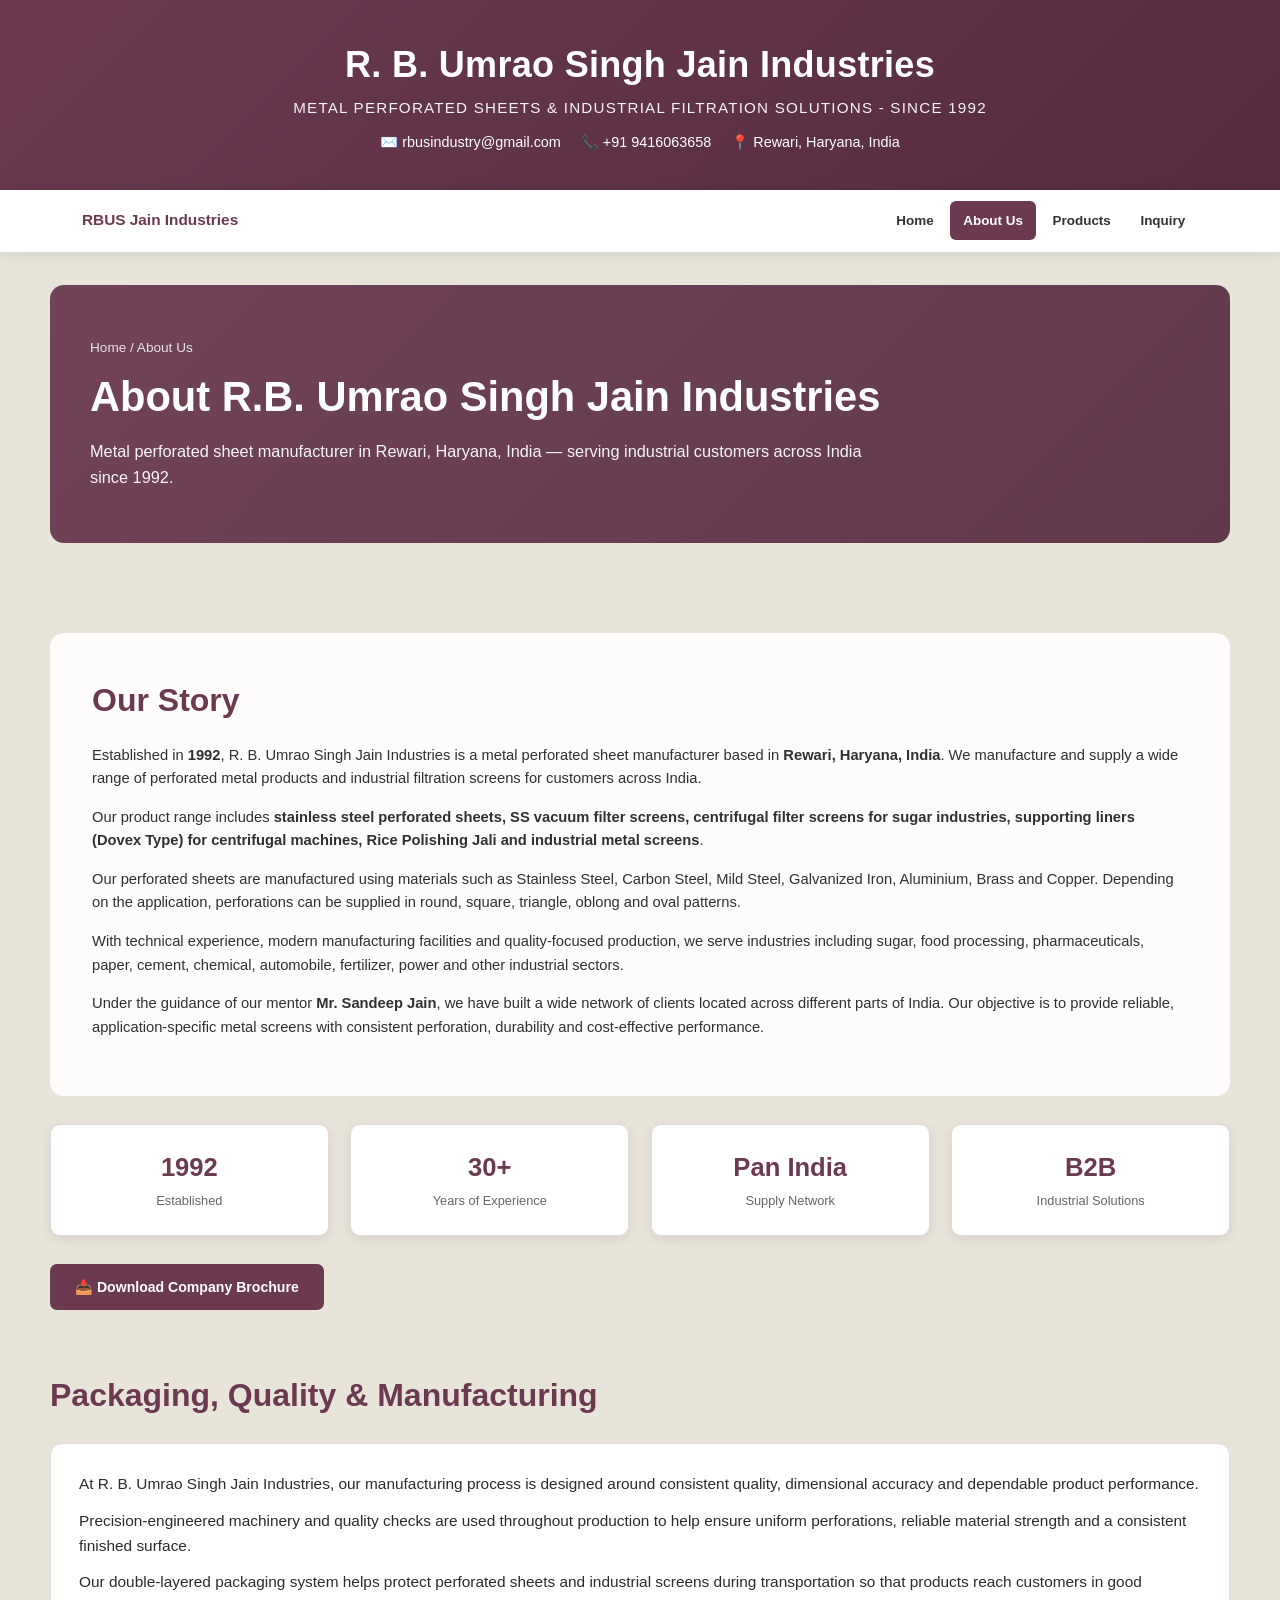
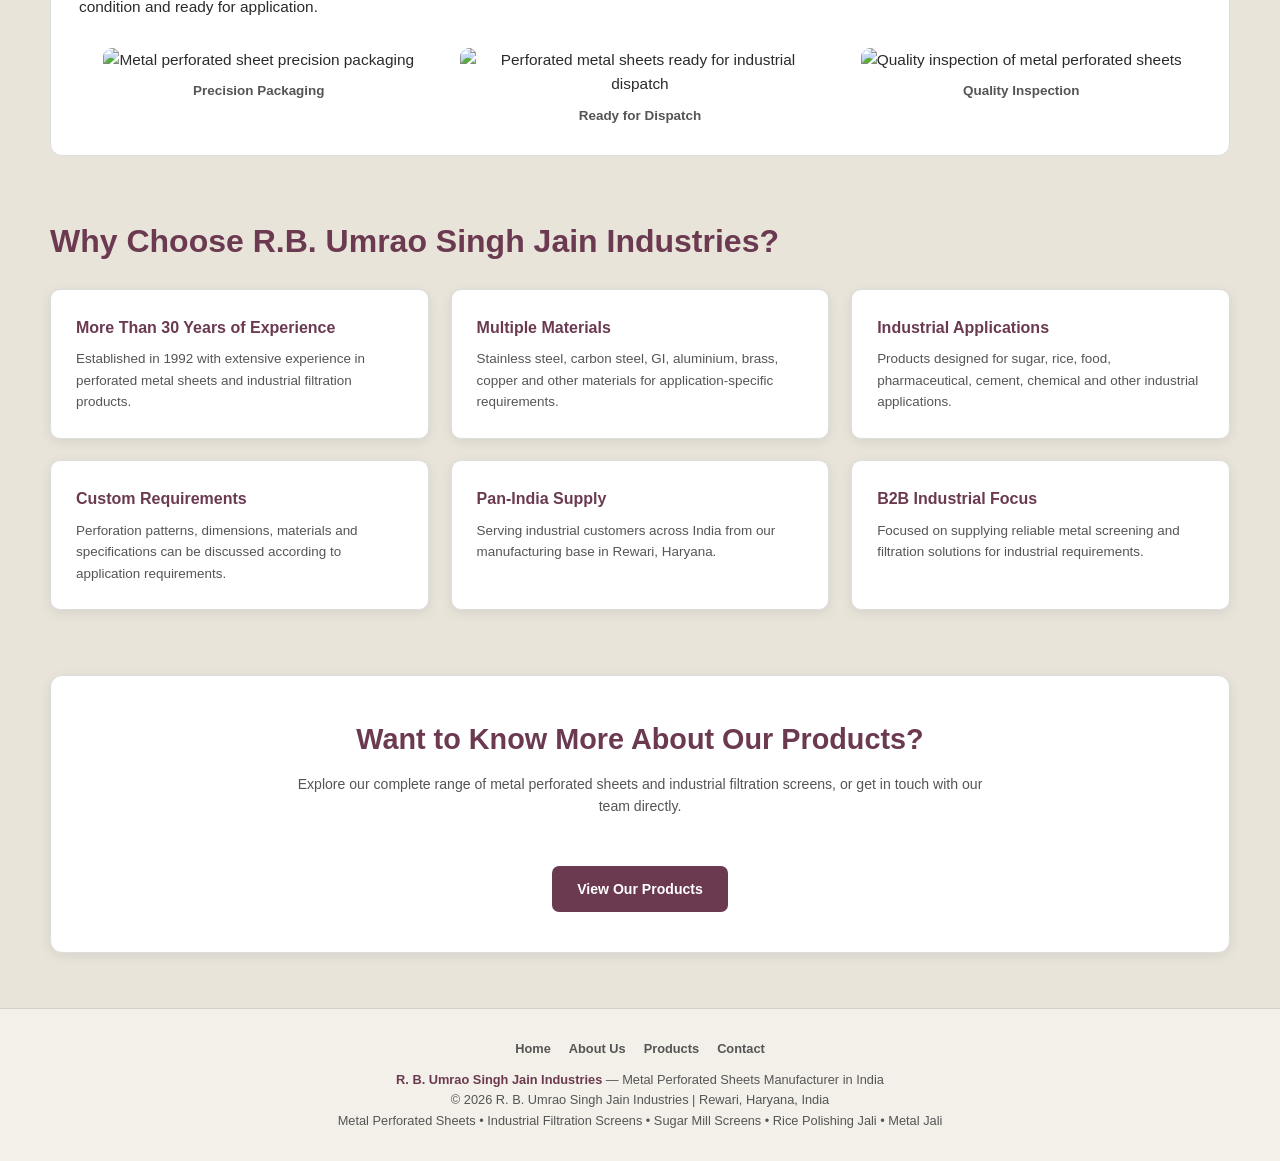
==== commit bee1be1b: "Update about.html" ====
--- a/about.html
+++ b/about.html
@@ -266,31 +266,13 @@
                         Products
                     </a>
                 </li>
-
-                <li>
-                    <a href="index.html#industries">
-                        Industries
-                    </a>
-                </li>
-
-                <li>
-                    <a href="about.html#quality">
-                        Quality
-                    </a>
-                </li>
-
+                
                 <li>
                     <a href="contact.html#inquiry">
                         Inquiry
                     </a>
                 </li>
-
-                <li>
-                    <a href="contact.html#contact">
-                        Contact
-                    </a>
-                </li>
-
+                
             </ul>
 
         </div>
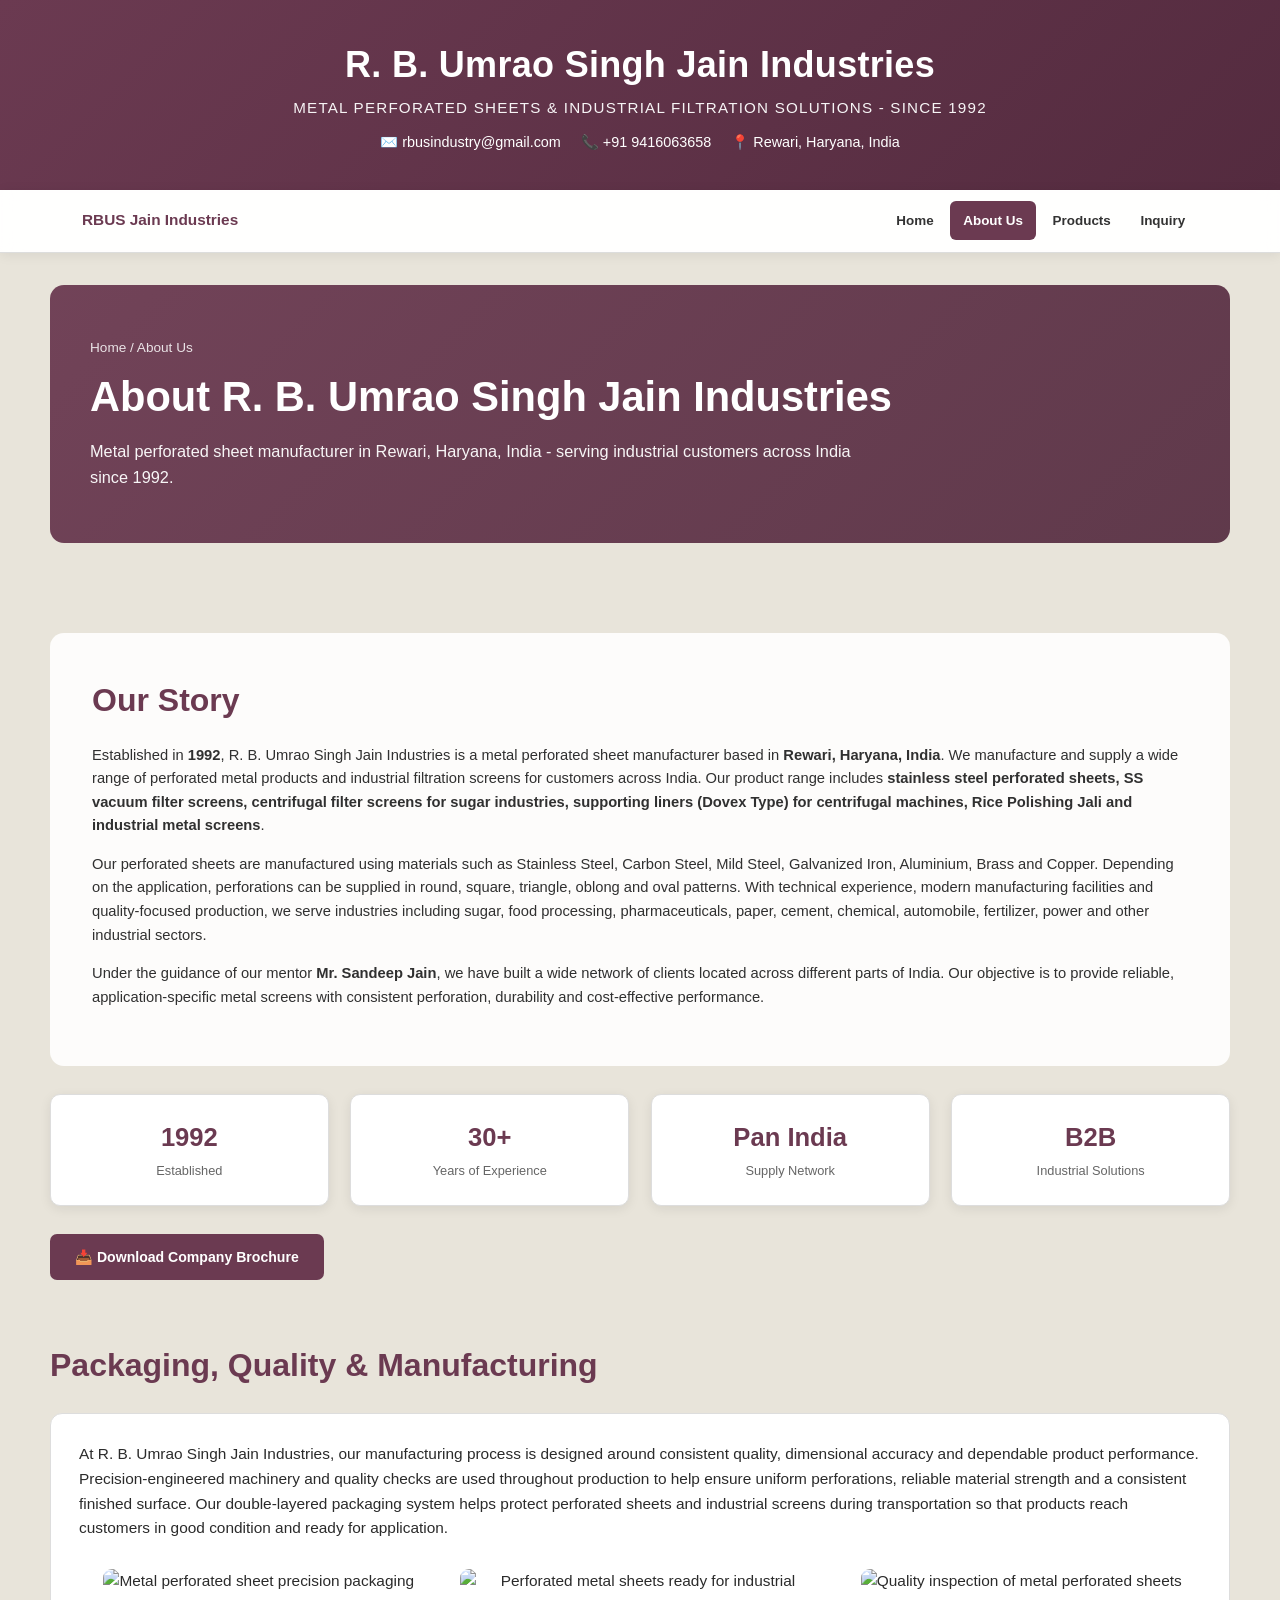
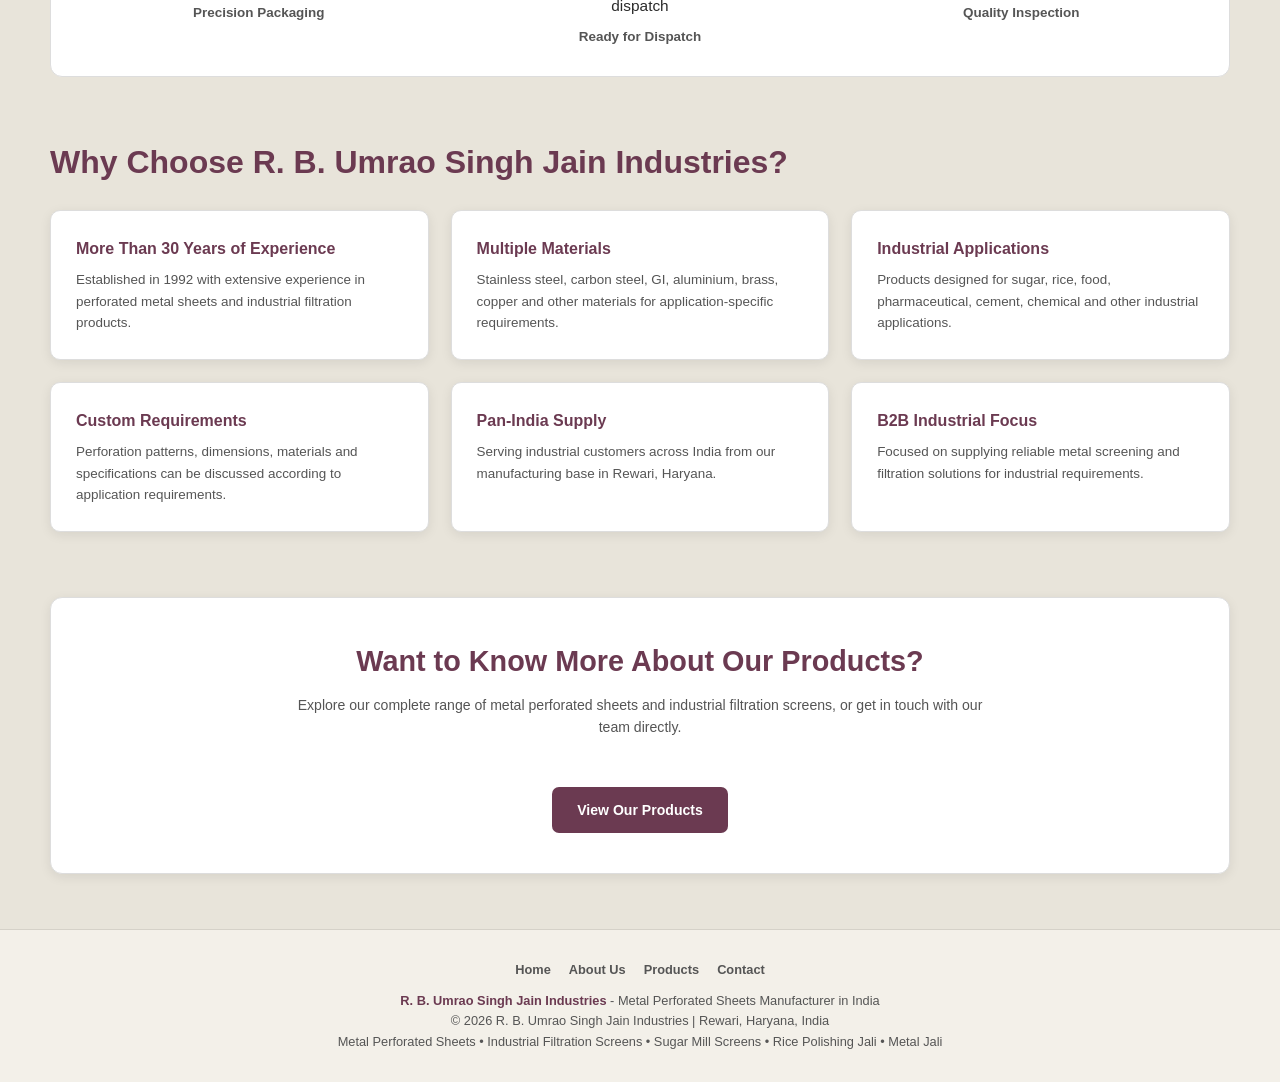
==== commit c7bf1da0: "Update about.html" ====
--- a/about.html
+++ b/about.html
@@ -301,12 +301,12 @@
                 </span>
 
                 <h2 id="page-title">
-                    About R.B. Umrao Singh Jain Industries
+                    About R. B. Umrao Singh Jain Industries
                 </h2>
 
                 <p>
                     Metal perforated sheet manufacturer in Rewari,
-                    Haryana, India — serving industrial customers
+                    Haryana, India - serving industrial customers
                     across India since 1992.
                 </p>
 
@@ -337,9 +337,6 @@
                             We manufacture and supply a wide range of
                             perforated metal products and industrial
                             filtration screens for customers across India.
-                        </p>
-
-                        <p>
                             Our product range includes
                             <strong>stainless steel perforated sheets,
                             SS vacuum filter screens,
@@ -357,9 +354,6 @@
                             Depending on the application, perforations can
                             be supplied in round, square, triangle,
                             oblong and oval patterns.
-                        </p>
-
-                        <p>
                             With technical experience, modern manufacturing
                             facilities and quality-focused production,
                             we serve industries including sugar,
@@ -466,16 +460,12 @@
                         manufacturing process is designed around
                         consistent quality, dimensional accuracy and
                         dependable product performance.
-                    </p>
-
-                    <p style="margin-top:12px;">
+
                         Precision-engineered machinery and quality checks
                         are used throughout production to help ensure
                         uniform perforations, reliable material strength
                         and a consistent finished surface.
-                    </p>
-
-                    <p style="margin-top:12px;">
+            
                         Our double-layered packaging system helps protect
                         perforated sheets and industrial screens during
                         transportation so that products reach customers
@@ -546,7 +536,7 @@
                 <div class="section-heading">
 
                     <h2 id="why-title">
-                        Why Choose R.B. Umrao Singh Jain Industries?
+                        Why Choose R. B. Umrao Singh Jain Industries?
                     </h2>
 
                 </div>
@@ -696,7 +686,7 @@
             <strong>
                 R. B. Umrao Singh Jain Industries
             </strong>
-            — Metal Perforated Sheets Manufacturer in India
+            - Metal Perforated Sheets Manufacturer in India
         </p>
 
         <p>
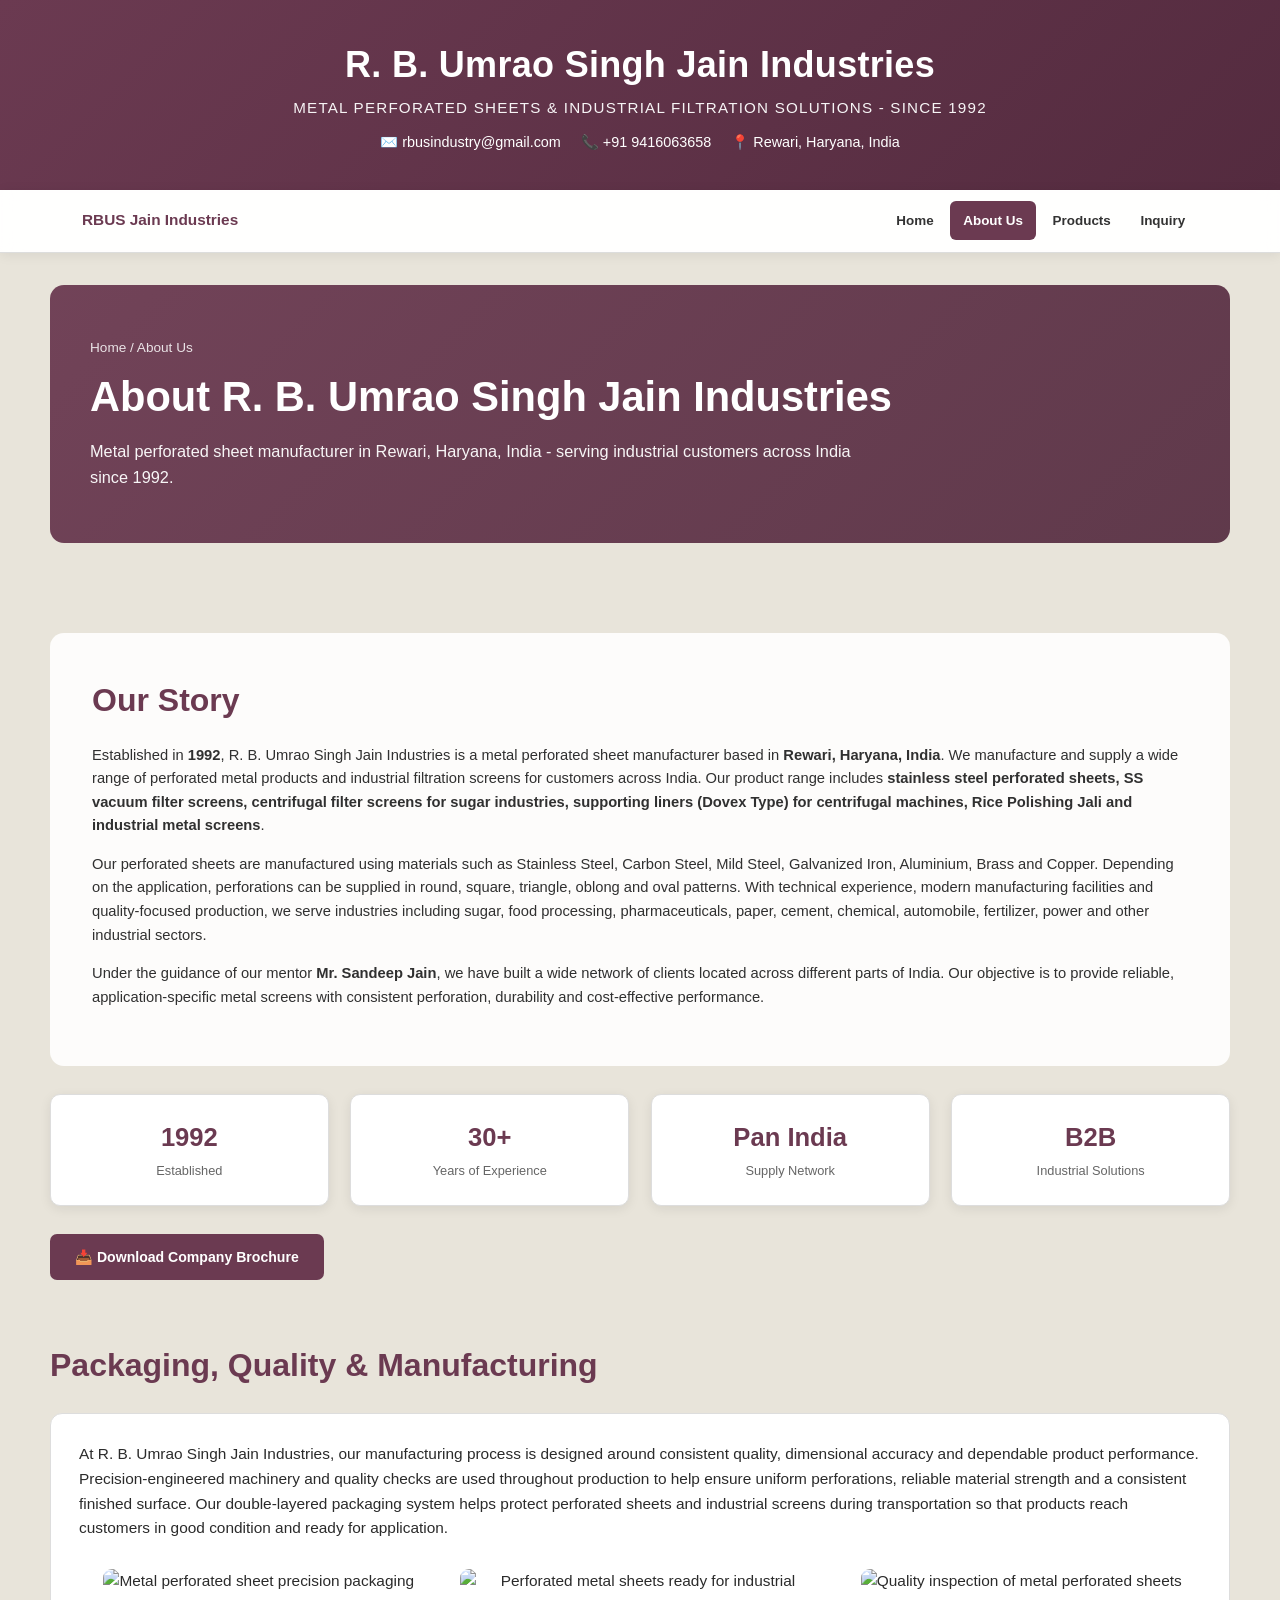
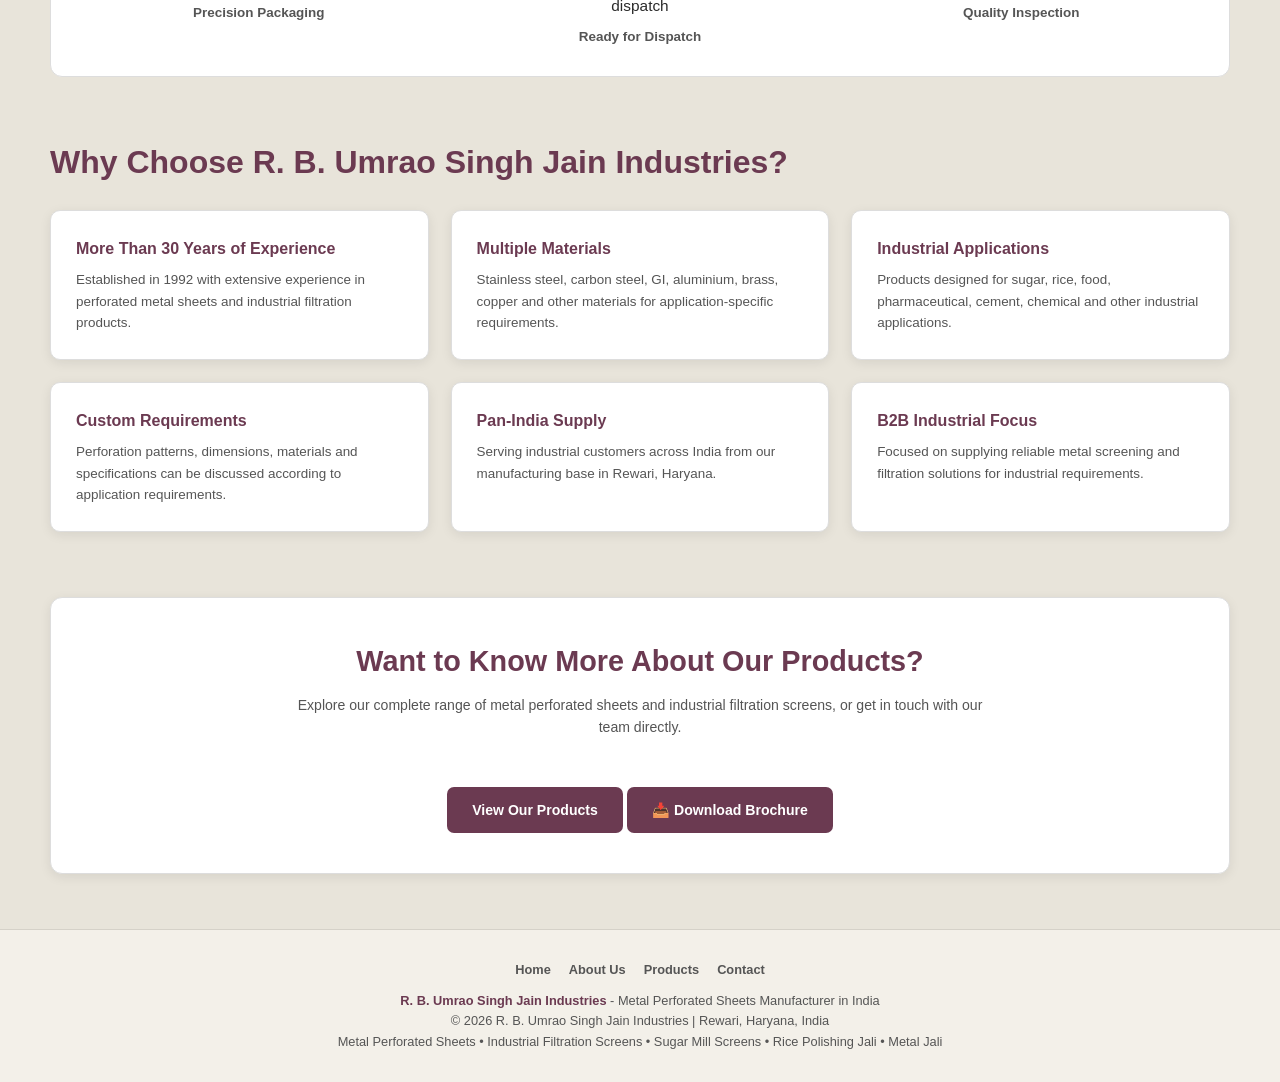
==== commit 08eefdf7: "Update about.html" ====
--- a/about.html
+++ b/about.html
@@ -12,7 +12,7 @@
           content="width=device-width, initial-scale=1.0">
 
     <title>
-        About Us | Metal Perforated Sheet Manufacturer Since 1992 - R.B. Umrao Singh Jain Industries
+        About Us | Metal Perforated Sheet Manufacturer Since 1992 - R. B. Umrao Singh Jain Industries
     </title>
 
     <meta name="description"
@@ -661,6 +661,13 @@
                     View Our Products
 
                 </a>
+                <a  class="btn-download"
+                     href="Company_Brochure.pdf"
+                     download="R_B_Umrao_Singh_Jain_Industries_Brochure.pdf">
+
+                            📥 Download Brochure
+
+                 </a>
 
             </section>
 
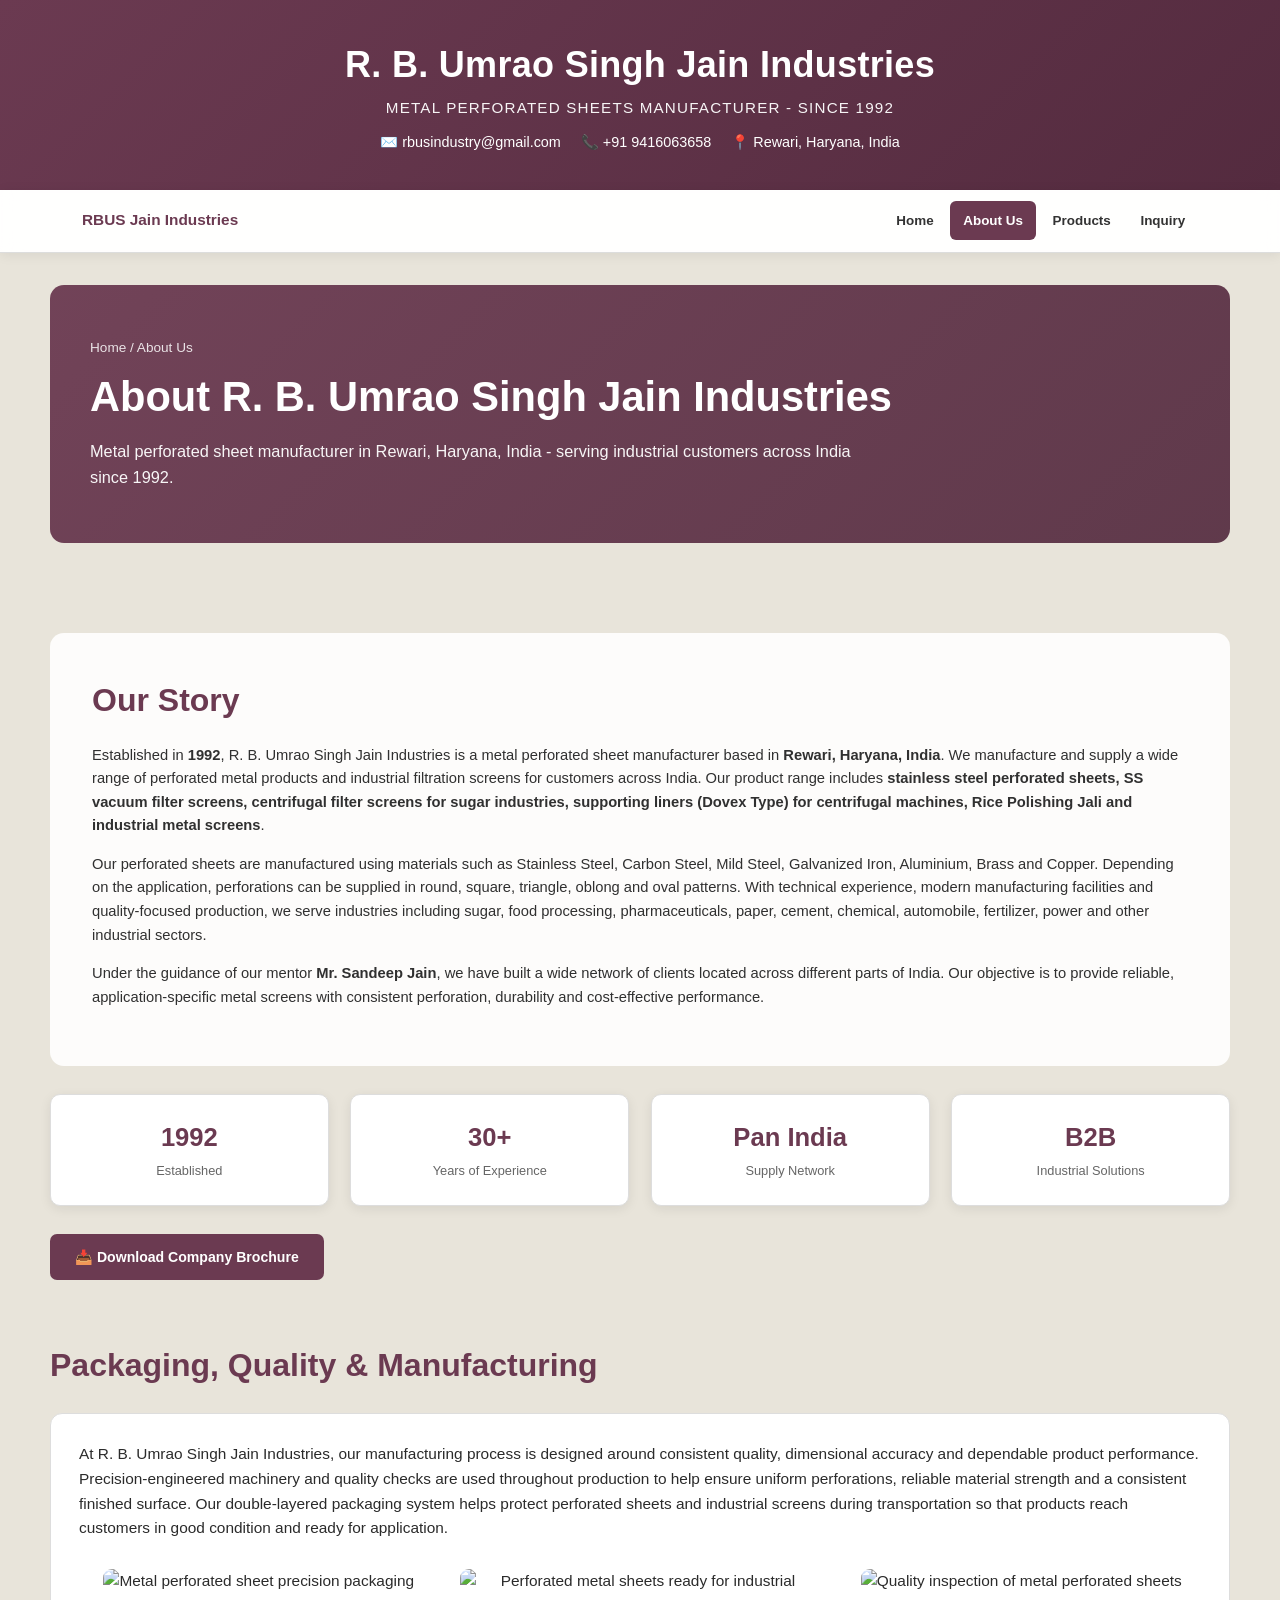
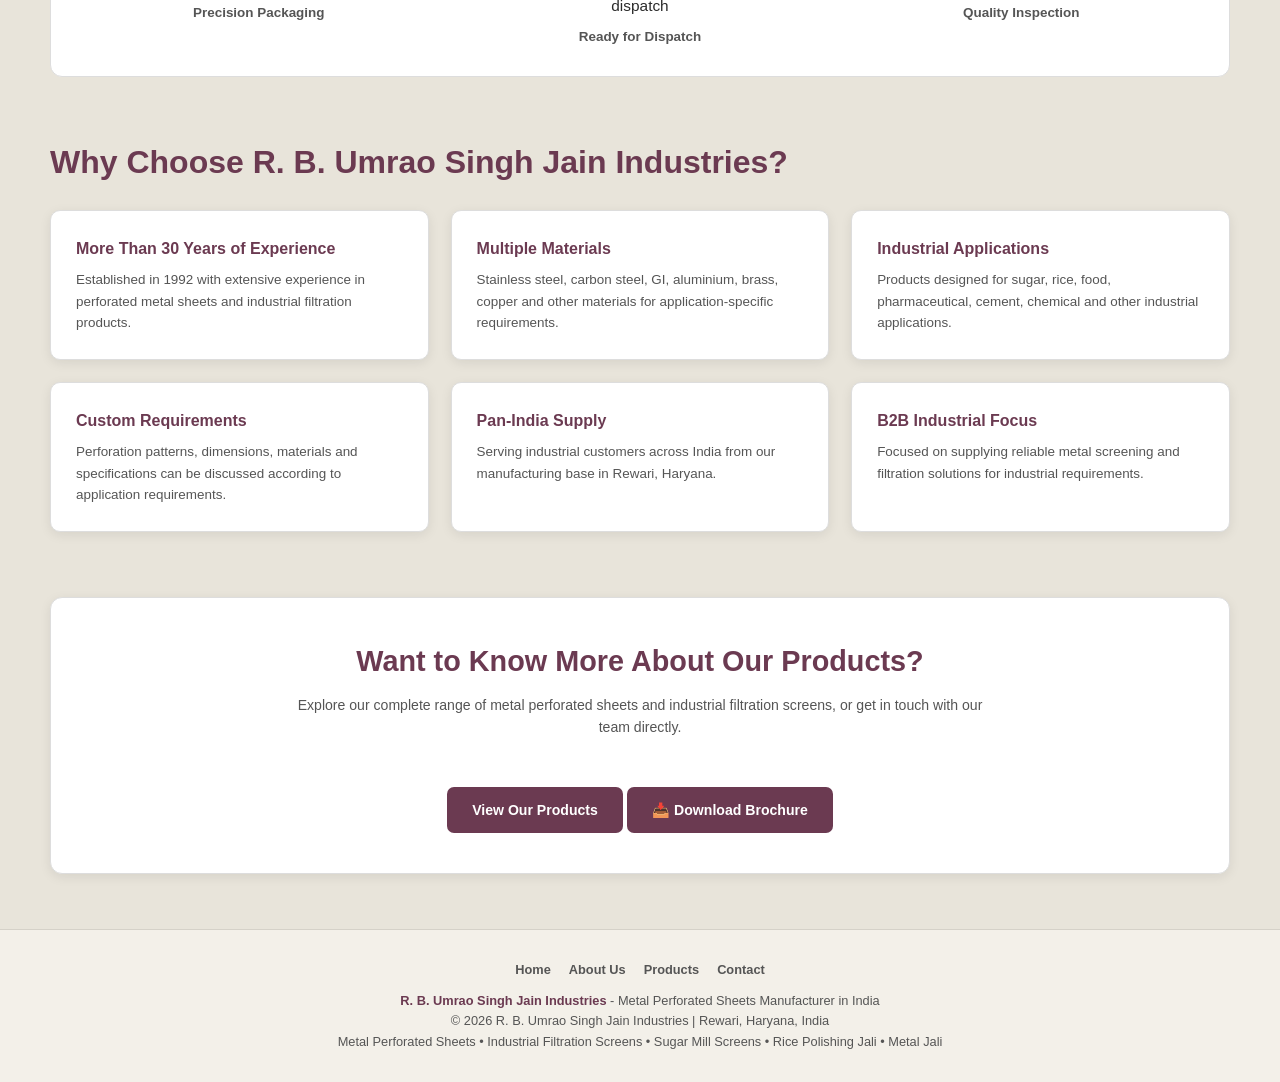
==== commit cbec8303: "Update about.html" ====
--- a/about.html
+++ b/about.html
@@ -194,7 +194,7 @@
             </h1>
 
             <p class="tagline">
-                METAL PERFORATED SHEETS &amp; INDUSTRIAL FILTRATION SOLUTIONS - SINCE 1992
+                METAL PERFORATED SHEETS MANUFACTURER - SINCE 1992
             </p>
 
             <div class="header-contact">
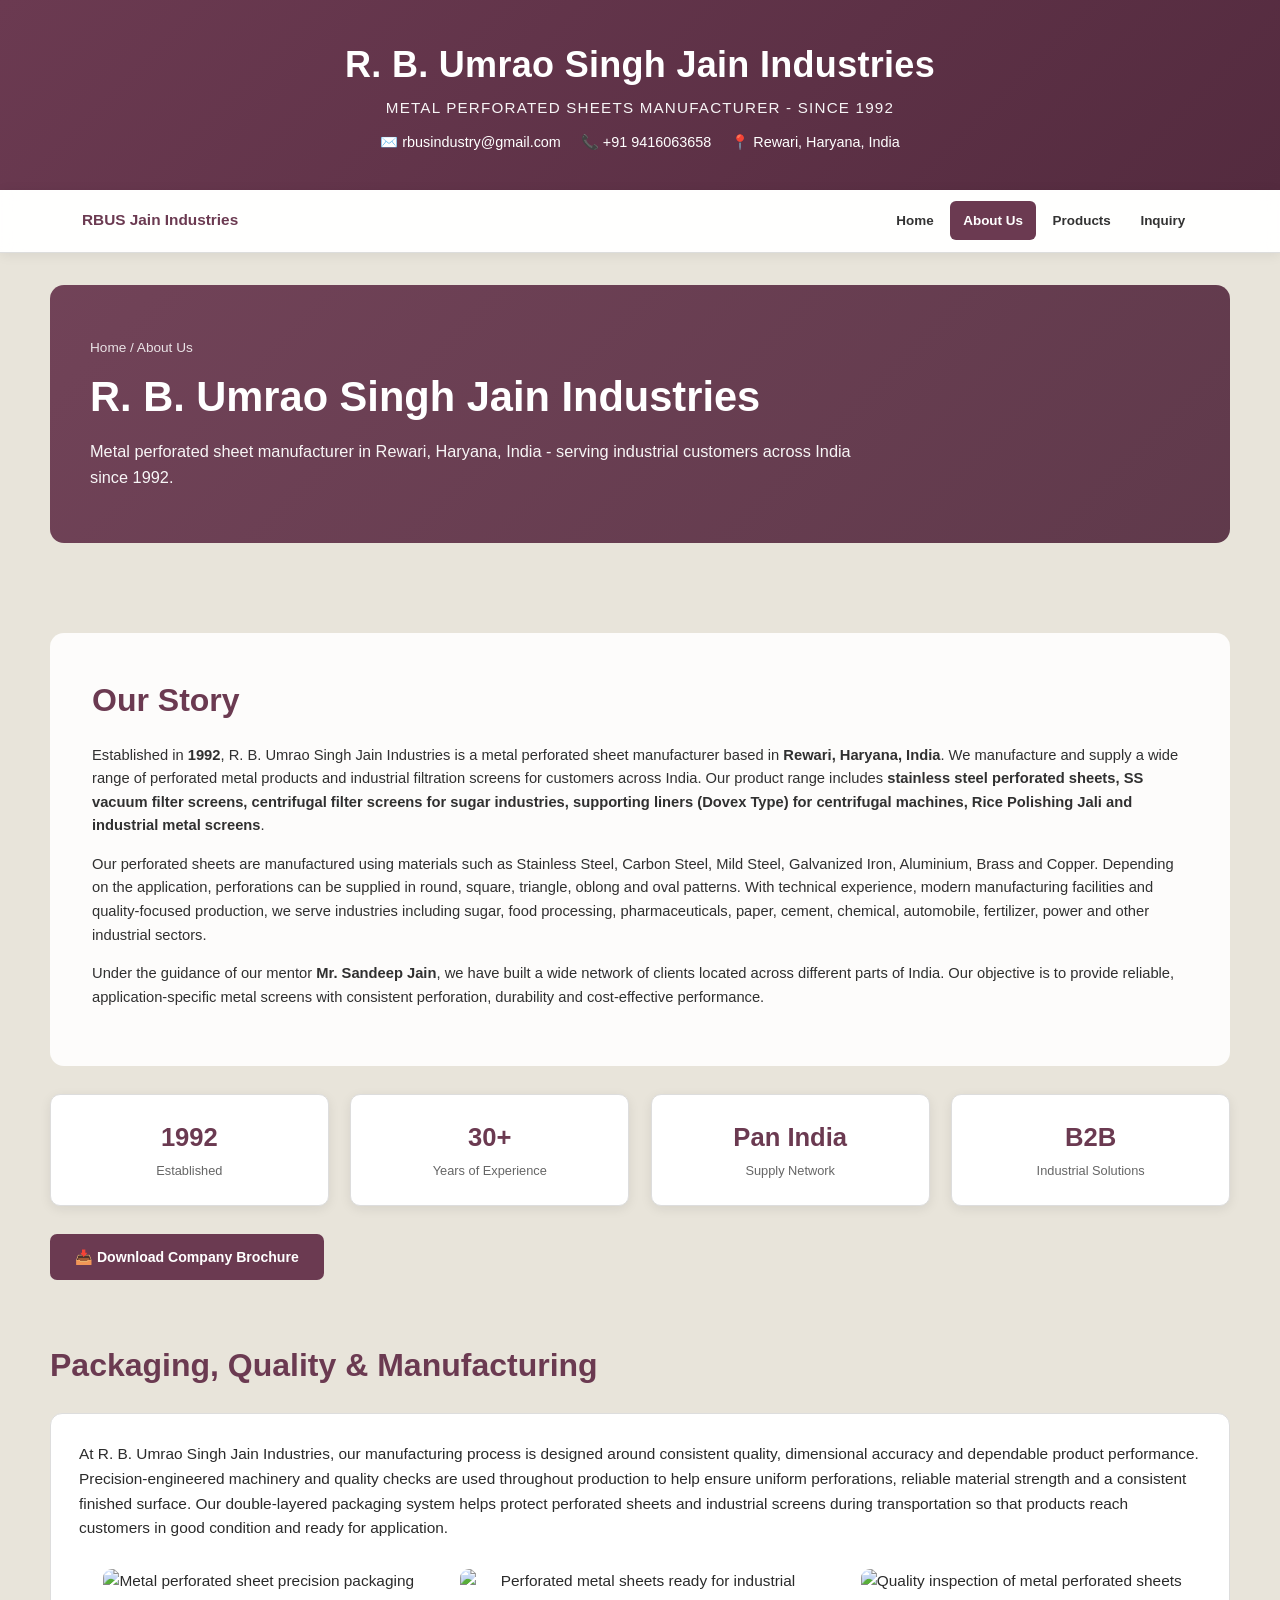
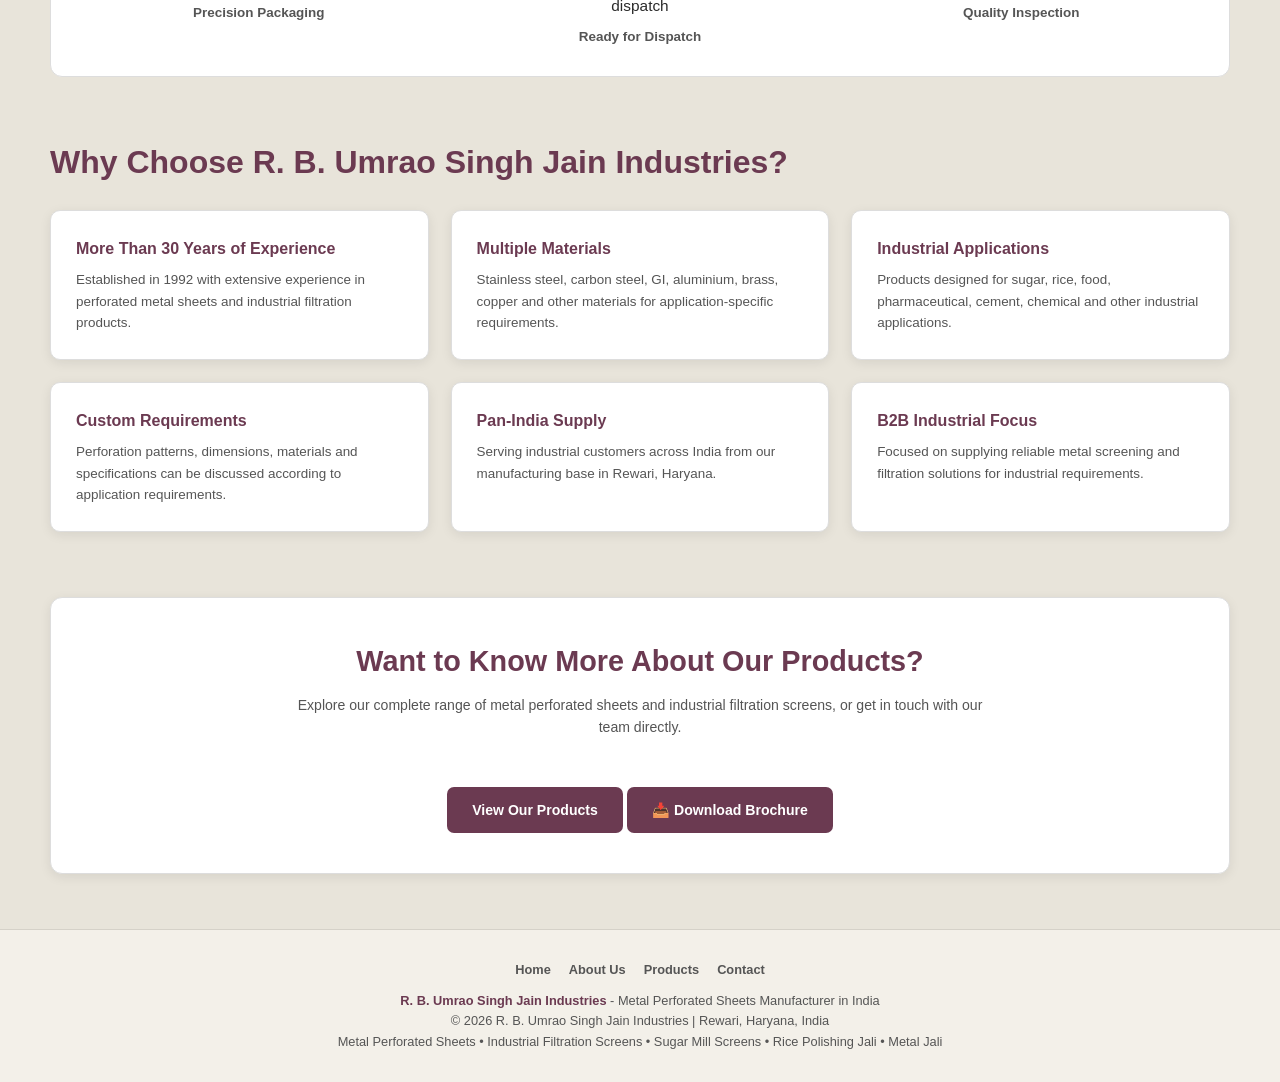
==== commit 10a36f80: "Update about.html" ====
--- a/about.html
+++ b/about.html
@@ -301,7 +301,7 @@
                 </span>
 
                 <h2 id="page-title">
-                    About R. B. Umrao Singh Jain Industries
+                    R. B. Umrao Singh Jain Industries
                 </h2>
 
                 <p>
